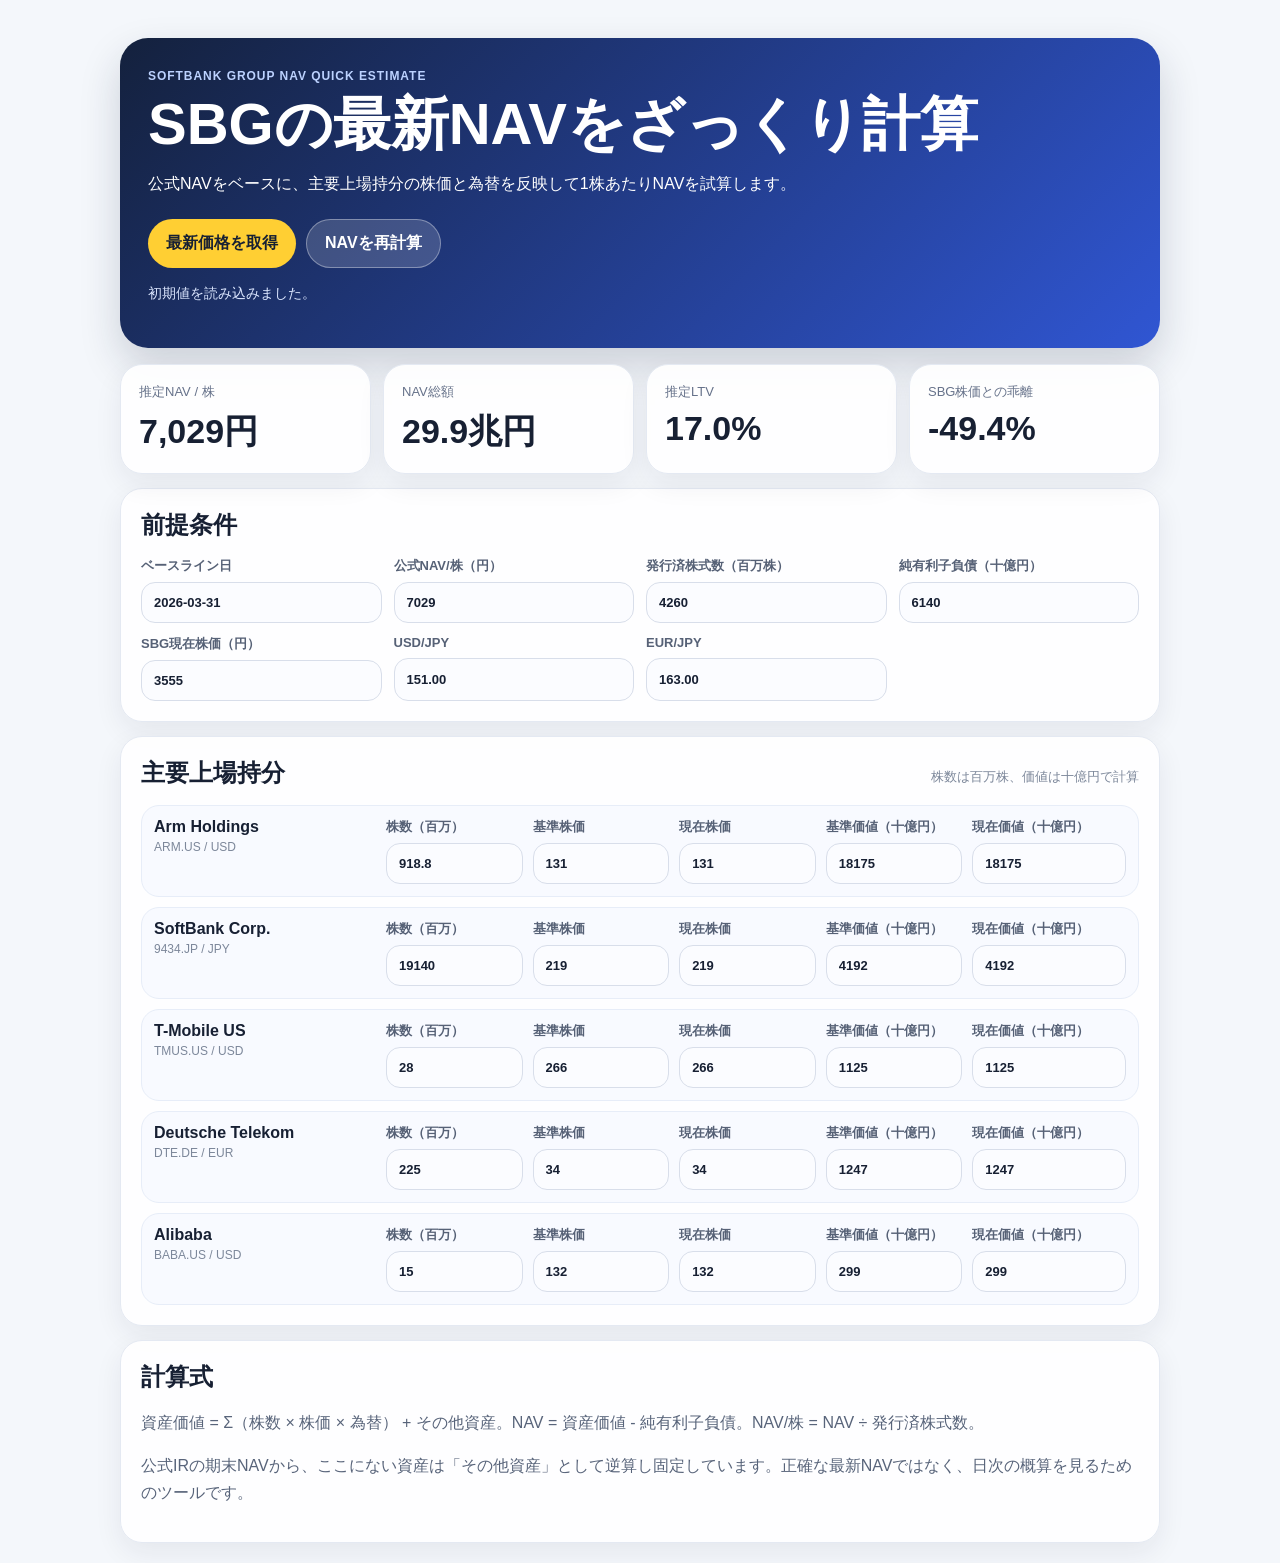
==== ideas/sbg-nav-calculator/index.html @ fbf0848b "Add SBG NAV calculator web app" ====
<!doctype html>
<html lang="ja">
<head>
  <meta charset="utf-8" />
  <meta name="viewport" content="width=device-width, initial-scale=1" />
  <title>SBG NAV Calculator</title>
  <link rel="stylesheet" href="styles.css" />
</head>
<body>
  <main class="app">
    <section class="hero">
      <p class="eyebrow">SoftBank Group NAV quick estimate</p>
      <h1>SBGの最新NAVをざっくり計算</h1>
      <p>公式NAVをベースに、主要上場持分の株価と為替を反映して1株あたりNAVを試算します。</p>
      <div class="actions">
        <button id="fetchPrices">最新価格を取得</button>
        <button id="recalculate" class="secondary">NAVを再計算</button>
      </div>
      <p id="status" class="status">初期値を読み込みました。</p>
    </section>

    <section class="cards results">
      <article>
        <span>推定NAV / 株</span>
        <strong id="navPerShare">--</strong>
      </article>
      <article>
        <span>NAV総額</span>
        <strong id="navTotal">--</strong>
      </article>
      <article>
        <span>推定LTV</span>
        <strong id="ltv">--</strong>
      </article>
      <article>
        <span>SBG株価との乖離</span>
        <strong id="discount">--</strong>
      </article>
    </section>

    <section class="panel">
      <h2>前提条件</h2>
      <div class="grid form-grid">
        <label>ベースライン日<input id="baseDate" value="2026-03-31"></label>
        <label>公式NAV/株（円）<input id="baseNavPerShare" type="number" value="7029"></label>
        <label>発行済株式数（百万株）<input id="sharesOut" type="number" value="4260"></label>
        <label>純有利子負債（十億円）<input id="netDebt" type="number" value="6140"></label>
        <label>SBG現在株価（円）<input id="sbgPrice" type="number" value="3555"></label>
        <label>USD/JPY<input id="usdJpy" type="number" step="0.01" value="151.00"></label>
        <label>EUR/JPY<input id="eurJpy" type="number" step="0.01" value="163.00"></label>
      </div>
    </section>

    <section class="panel">
      <div class="section-title">
        <h2>主要上場持分</h2>
        <small>株数は百万株、価値は十億円で計算</small>
      </div>
      <div id="holdings" class="holdings"></div>
    </section>

    <section class="panel note">
      <h2>計算式</h2>
      <p>資産価値 = Σ（株数 × 株価 × 為替） + その他資産。NAV = 資産価値 - 純有利子負債。NAV/株 = NAV ÷ 発行済株式数。</p>
      <p>公式IRの期末NAVから、ここにない資産は「その他資産」として逆算し固定しています。正確な最新NAVではなく、日次の概算を見るためのツールです。</p>
    </section>
  </main>
  <script src="script.js"></script>
</body>
</html>
---- ideas/sbg-nav-calculator/styles.css ----
:root {
  color-scheme: light;
  font-family: -apple-system, BlinkMacSystemFont, "Segoe UI", sans-serif;
  background: #f4f7fb;
  color: #172033;
}

* { box-sizing: border-box; }
body { margin: 0; }
.app { max-width: 1080px; margin: 0 auto; padding: 20px; }
.hero {
  margin: 18px 0 16px;
  padding: 28px;
  border-radius: 28px;
  background: linear-gradient(135deg, #14213d, #3056d3);
  color: white;
  box-shadow: 0 18px 40px rgba(20, 33, 61, .18);
}
.eyebrow { margin: 0 0 8px; color: #bcd2ff; font-weight: 700; letter-spacing: .08em; text-transform: uppercase; font-size: 12px; }
h1 { margin: 0; font-size: clamp(30px, 7vw, 58px); line-height: 1.02; }
h2 { margin: 0 0 16px; }
.hero p { max-width: 720px; line-height: 1.7; }
.actions { display: flex; gap: 10px; flex-wrap: wrap; margin-top: 22px; }
button {
  border: 0; border-radius: 999px; padding: 13px 18px; font-weight: 800;
  background: #ffcf33; color: #172033; cursor: pointer; font-size: 16px;
}
button.secondary { background: rgba(255,255,255,.16); color: white; border: 1px solid rgba(255,255,255,.35); }
.status { color: #dce7ff; font-size: 14px; }
.cards { display: grid; grid-template-columns: repeat(4, 1fr); gap: 12px; }
.cards article, .panel {
  background: rgba(255,255,255,.92); border: 1px solid #e4e9f2; border-radius: 22px;
  box-shadow: 0 10px 28px rgba(23, 32, 51, .07);
}
.cards article { padding: 18px; }
.cards span { display: block; color: #66728a; font-size: 13px; margin-bottom: 8px; }
.cards strong { font-size: clamp(22px, 4vw, 34px); }
.panel { padding: 20px; margin-top: 14px; }
.grid { display: grid; gap: 12px; }
.form-grid { grid-template-columns: repeat(4, 1fr); }
label { display: grid; gap: 7px; color: #566176; font-size: 13px; font-weight: 700; }
input {
  width: 100%; border: 1px solid #d8deea; border-radius: 14px; padding: 12px;
  font: inherit; background: #fbfcff; color: #172033;
}
.section-title { display: flex; align-items: baseline; justify-content: space-between; gap: 12px; flex-wrap: wrap; }
.section-title small { color: #7c879a; }
.holdings { display: grid; gap: 10px; }
.holding {
  display: grid; grid-template-columns: 1.3fr .8fr .8fr .8fr .8fr .9fr; gap: 10px;
  padding: 12px; border-radius: 18px; background: #f8faff; border: 1px solid #e7edf8;
}
.holding h3 { margin: 0; font-size: 16px; }
.holding .meta { color: #7c879a; font-size: 12px; margin-top: 4px; }
.note p { color: #58647a; line-height: 1.7; }

@media (max-width: 840px) {
  .cards, .form-grid { grid-template-columns: repeat(2, 1fr); }
  .holding { grid-template-columns: 1fr 1fr; }
}
@media (max-width: 520px) {
  .app { padding: 12px; }
  .hero { padding: 22px; border-radius: 22px; }
  .cards { grid-template-columns: 1fr; }
}
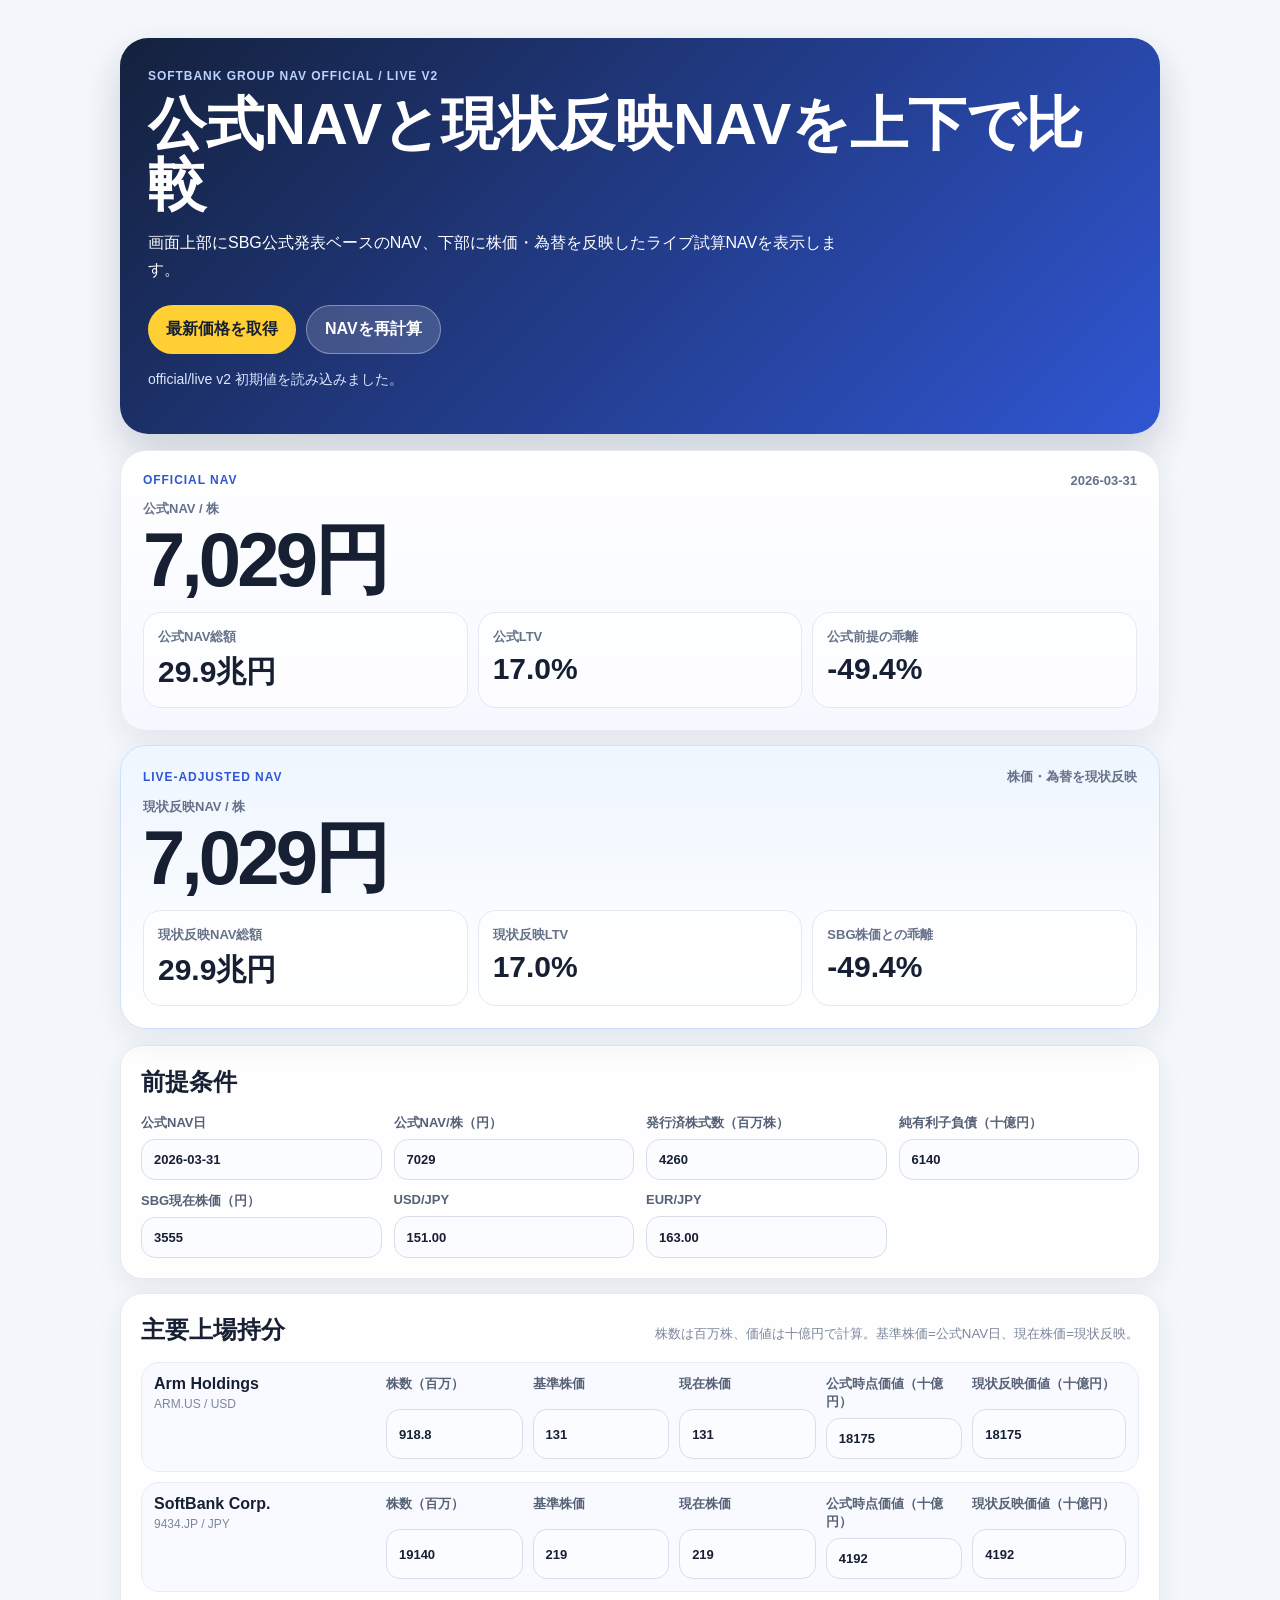
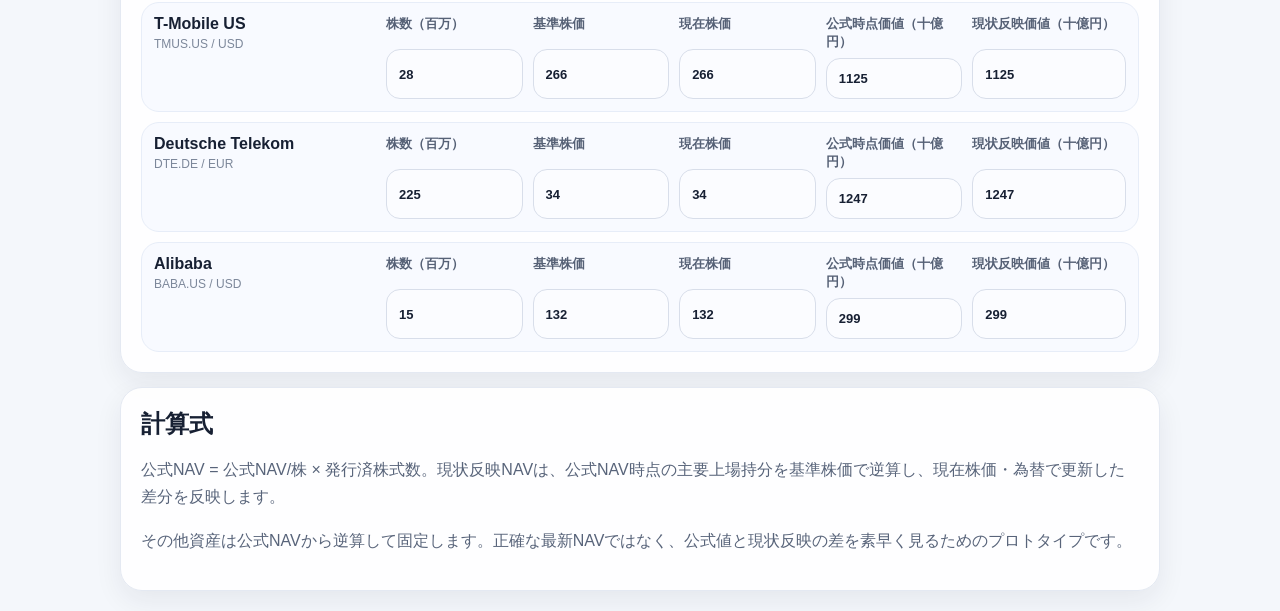
==== commit 9ca333cf: "Replace SBG NAV estimate with official live comparison" ====
--- a/ideas/sbg-nav-calculator/index.html
+++ b/ideas/sbg-nav-calculator/index.html
@@ -3,45 +3,60 @@
 <head>
   <meta charset="utf-8" />
   <meta name="viewport" content="width=device-width, initial-scale=1" />
-  <title>SBG NAV Calculator</title>
+  <title>SBG NAV Official / Live v2</title>
   <link rel="stylesheet" href="styles.css" />
 </head>
 <body>
   <main class="app">
     <section class="hero">
-      <p class="eyebrow">SoftBank Group NAV quick estimate</p>
-      <h1>SBGの最新NAVをざっくり計算</h1>
-      <p>公式NAVをベースに、主要上場持分の株価と為替を反映して1株あたりNAVを試算します。</p>
+      <p class="eyebrow">SoftBank Group NAV official / live v2</p>
+      <h1>公式NAVと現状反映NAVを上下で比較</h1>
+      <p>画面上部にSBG公式発表ベースのNAV、下部に株価・為替を反映したライブ試算NAVを表示します。</p>
       <div class="actions">
         <button id="fetchPrices">最新価格を取得</button>
         <button id="recalculate" class="secondary">NAVを再計算</button>
       </div>
-      <p id="status" class="status">初期値を読み込みました。</p>
+      <p id="status" class="status">official/live v2 初期値を読み込みました。</p>
     </section>
 
-    <section class="cards results">
-      <article>
-        <span>推定NAV / 株</span>
-        <strong id="navPerShare">--</strong>
+    <section class="nav-stack" aria-label="NAV comparison">
+      <article class="nav-card official-card">
+        <div class="card-heading">
+          <p class="eyebrow dark">Official NAV</p>
+          <span id="officialDateLabel">2026-03-31</span>
+        </div>
+        <div class="main-metric">
+          <span>公式NAV / 株</span>
+          <strong id="officialNavPerShare">--</strong>
+        </div>
+        <div class="metric-grid">
+          <div><span>公式NAV総額</span><strong id="officialNavTotal">--</strong></div>
+          <div><span>公式LTV</span><strong id="officialLtv">--</strong></div>
+          <div><span>公式前提の乖離</span><strong id="officialDiscount">--</strong></div>
+        </div>
       </article>
-      <article>
-        <span>NAV総額</span>
-        <strong id="navTotal">--</strong>
-      </article>
-      <article>
-        <span>推定LTV</span>
-        <strong id="ltv">--</strong>
-      </article>
-      <article>
-        <span>SBG株価との乖離</span>
-        <strong id="discount">--</strong>
+
+      <article class="nav-card live-card">
+        <div class="card-heading">
+          <p class="eyebrow dark">Live-adjusted NAV</p>
+          <span>株価・為替を現状反映</span>
+        </div>
+        <div class="main-metric">
+          <span>現状反映NAV / 株</span>
+          <strong id="liveNavPerShare">--</strong>
+        </div>
+        <div class="metric-grid">
+          <div><span>現状反映NAV総額</span><strong id="liveNavTotal">--</strong></div>
+          <div><span>現状反映LTV</span><strong id="liveLtv">--</strong></div>
+          <div><span>SBG株価との乖離</span><strong id="liveDiscount">--</strong></div>
+        </div>
       </article>
     </section>
 
     <section class="panel">
       <h2>前提条件</h2>
       <div class="grid form-grid">
-        <label>ベースライン日<input id="baseDate" value="2026-03-31"></label>
+        <label>公式NAV日<input id="baseDate" value="2026-03-31"></label>
         <label>公式NAV/株（円）<input id="baseNavPerShare" type="number" value="7029"></label>
         <label>発行済株式数（百万株）<input id="sharesOut" type="number" value="4260"></label>
         <label>純有利子負債（十億円）<input id="netDebt" type="number" value="6140"></label>
@@ -54,15 +69,15 @@
     <section class="panel">
       <div class="section-title">
         <h2>主要上場持分</h2>
-        <small>株数は百万株、価値は十億円で計算</small>
+        <small>株数は百万株、価値は十億円で計算。基準株価=公式NAV日、現在株価=現状反映。</small>
       </div>
       <div id="holdings" class="holdings"></div>
     </section>
 
     <section class="panel note">
       <h2>計算式</h2>
-      <p>資産価値 = Σ（株数 × 株価 × 為替） + その他資産。NAV = 資産価値 - 純有利子負債。NAV/株 = NAV ÷ 発行済株式数。</p>
-      <p>公式IRの期末NAVから、ここにない資産は「その他資産」として逆算し固定しています。正確な最新NAVではなく、日次の概算を見るためのツールです。</p>
+      <p>公式NAV = 公式NAV/株 × 発行済株式数。現状反映NAVは、公式NAV時点の主要上場持分を基準株価で逆算し、現在株価・為替で更新した差分を反映します。</p>
+      <p>その他資産は公式NAVから逆算して固定します。正確な最新NAVではなく、公式値と現状反映の差を素早く見るためのプロトタイプです。</p>
     </section>
   </main>
   <script src="script.js"></script>
--- a/ideas/sbg-nav-calculator/styles.css
+++ b/ideas/sbg-nav-calculator/styles.css
@@ -63,3 +63,26 @@
   .hero { padding: 22px; border-radius: 22px; }
   .cards { grid-template-columns: 1fr; }
 }
+
+.nav-stack { display: grid; gap: 14px; margin: 16px 0; }
+.nav-card {
+  padding: 22px;
+  border-radius: 26px;
+  border: 1px solid #e4e9f2;
+  box-shadow: 0 12px 32px rgba(23, 32, 51, .08);
+}
+.official-card { background: linear-gradient(180deg, #ffffff, #f5f8ff); }
+.live-card { background: linear-gradient(180deg, #eff6ff, #ffffff); border-color: #cfe0ff; }
+.card-heading { display: flex; align-items: center; justify-content: space-between; gap: 12px; flex-wrap: wrap; margin-bottom: 12px; }
+.card-heading span { color: #66728a; font-size: 13px; font-weight: 800; }
+.eyebrow.dark { color: #3056d3; margin: 0; }
+.main-metric { display: grid; gap: 6px; margin-bottom: 16px; }
+.main-metric span, .metric-grid span { color: #66728a; font-size: 13px; font-weight: 700; }
+.main-metric strong { font-size: clamp(38px, 11vw, 76px); line-height: .95; letter-spacing: -.05em; }
+.metric-grid { display: grid; grid-template-columns: repeat(3, 1fr); gap: 10px; }
+.metric-grid div { padding: 14px; border-radius: 18px; background: rgba(255,255,255,.78); border: 1px solid #e4e9f2; }
+.metric-grid strong { display: block; margin-top: 6px; font-size: clamp(20px, 4vw, 30px); }
+
+@media (max-width: 840px) {
+  .metric-grid { grid-template-columns: 1fr; }
+}
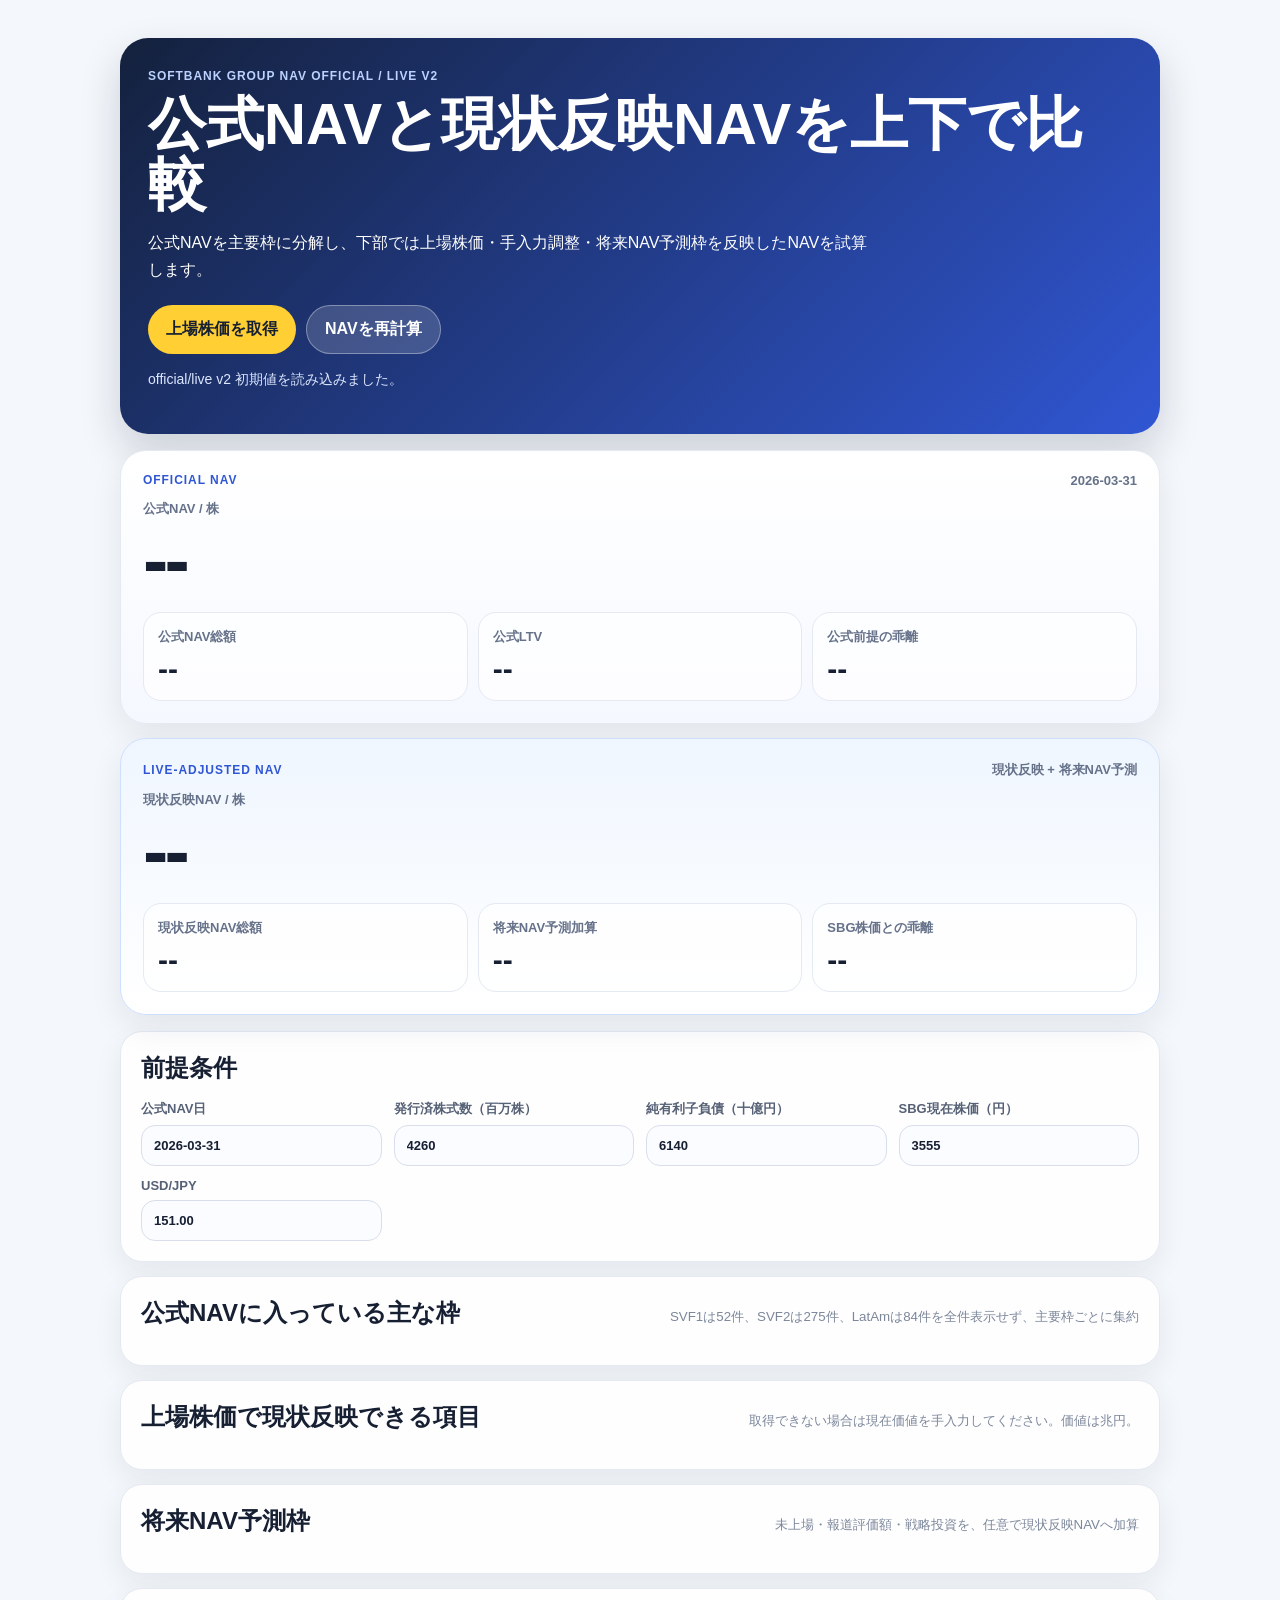
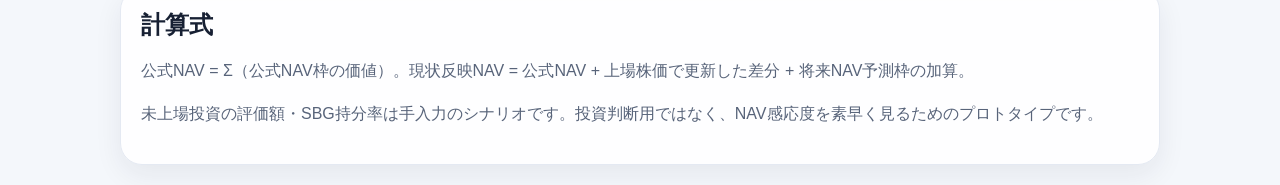
==== commit 4afb7a29: "Update index.html" ====
--- a/ideas/sbg-nav-calculator/index.html
+++ b/ideas/sbg-nav-calculator/index.html
@@ -11,9 +11,9 @@
     <section class="hero">
       <p class="eyebrow">SoftBank Group NAV official / live v2</p>
       <h1>公式NAVと現状反映NAVを上下で比較</h1>
-      <p>画面上部にSBG公式発表ベースのNAV、下部に株価・為替を反映したライブ試算NAVを表示します。</p>
+      <p>公式NAVを主要枠に分解し、下部では上場株価・手入力調整・将来NAV予測枠を反映したNAVを試算します。</p>
       <div class="actions">
-        <button id="fetchPrices">最新価格を取得</button>
+        <button id="fetchPrices">上場株価を取得</button>
         <button id="recalculate" class="secondary">NAVを再計算</button>
       </div>
       <p id="status" class="status">official/live v2 初期値を読み込みました。</p>
@@ -39,7 +39,7 @@
       <article class="nav-card live-card">
         <div class="card-heading">
           <p class="eyebrow dark">Live-adjusted NAV</p>
-          <span>株価・為替を現状反映</span>
+          <span>現状反映 + 将来NAV予測</span>
         </div>
         <div class="main-metric">
           <span>現状反映NAV / 株</span>
@@ -47,7 +47,7 @@
         </div>
         <div class="metric-grid">
           <div><span>現状反映NAV総額</span><strong id="liveNavTotal">--</strong></div>
-          <div><span>現状反映LTV</span><strong id="liveLtv">--</strong></div>
+          <div><span>将来NAV予測加算</span><strong id="futureNavTotal">--</strong></div>
           <div><span>SBG株価との乖離</span><strong id="liveDiscount">--</strong></div>
         </div>
       </article>
@@ -57,27 +57,41 @@
       <h2>前提条件</h2>
       <div class="grid form-grid">
         <label>公式NAV日<input id="baseDate" value="2026-03-31"></label>
-        <label>公式NAV/株（円）<input id="baseNavPerShare" type="number" value="7029"></label>
         <label>発行済株式数（百万株）<input id="sharesOut" type="number" value="4260"></label>
         <label>純有利子負債（十億円）<input id="netDebt" type="number" value="6140"></label>
         <label>SBG現在株価（円）<input id="sbgPrice" type="number" value="3555"></label>
         <label>USD/JPY<input id="usdJpy" type="number" step="0.01" value="151.00"></label>
-        <label>EUR/JPY<input id="eurJpy" type="number" step="0.01" value="163.00"></label>
       </div>
     </section>
 
     <section class="panel">
       <div class="section-title">
-        <h2>主要上場持分</h2>
-        <small>株数は百万株、価値は十億円で計算。基準株価=公式NAV日、現在株価=現状反映。</small>
+        <h2>公式NAVに入っている主な枠</h2>
+        <small>SVF1は52件、SVF2は275件、LatAmは84件を全件表示せず、主要枠ごとに集約</small>
       </div>
-      <div id="holdings" class="holdings"></div>
+      <div id="navBuckets" class="bucket-list"></div>
+    </section>
+
+    <section class="panel">
+      <div class="section-title">
+        <h2>上場株価で現状反映できる項目</h2>
+        <small>取得できない場合は現在価値を手入力してください。価値は兆円。</small>
+      </div>
+      <div id="marketAdjustments" class="adjustment-list"></div>
+    </section>
+
+    <section class="panel">
+      <div class="section-title">
+        <h2>将来NAV予測枠</h2>
+        <small>未上場・報道評価額・戦略投資を、任意で現状反映NAVへ加算</small>
+      </div>
+      <div id="futureInvestments" class="future-list"></div>
     </section>
 
     <section class="panel note">
       <h2>計算式</h2>
-      <p>公式NAV = 公式NAV/株 × 発行済株式数。現状反映NAVは、公式NAV時点の主要上場持分を基準株価で逆算し、現在株価・為替で更新した差分を反映します。</p>
-      <p>その他資産は公式NAVから逆算して固定します。正確な最新NAVではなく、公式値と現状反映の差を素早く見るためのプロトタイプです。</p>
+      <p>公式NAV = Σ（公式NAV枠の価値）。現状反映NAV = 公式NAV + 上場株価で更新した差分 + 将来NAV予測枠の加算。</p>
+      <p>未上場投資の評価額・SBG持分率は手入力のシナリオです。投資判断用ではなく、NAV感応度を素早く見るためのプロトタイプです。</p>
     </section>
   </main>
   <script src="script.js"></script>
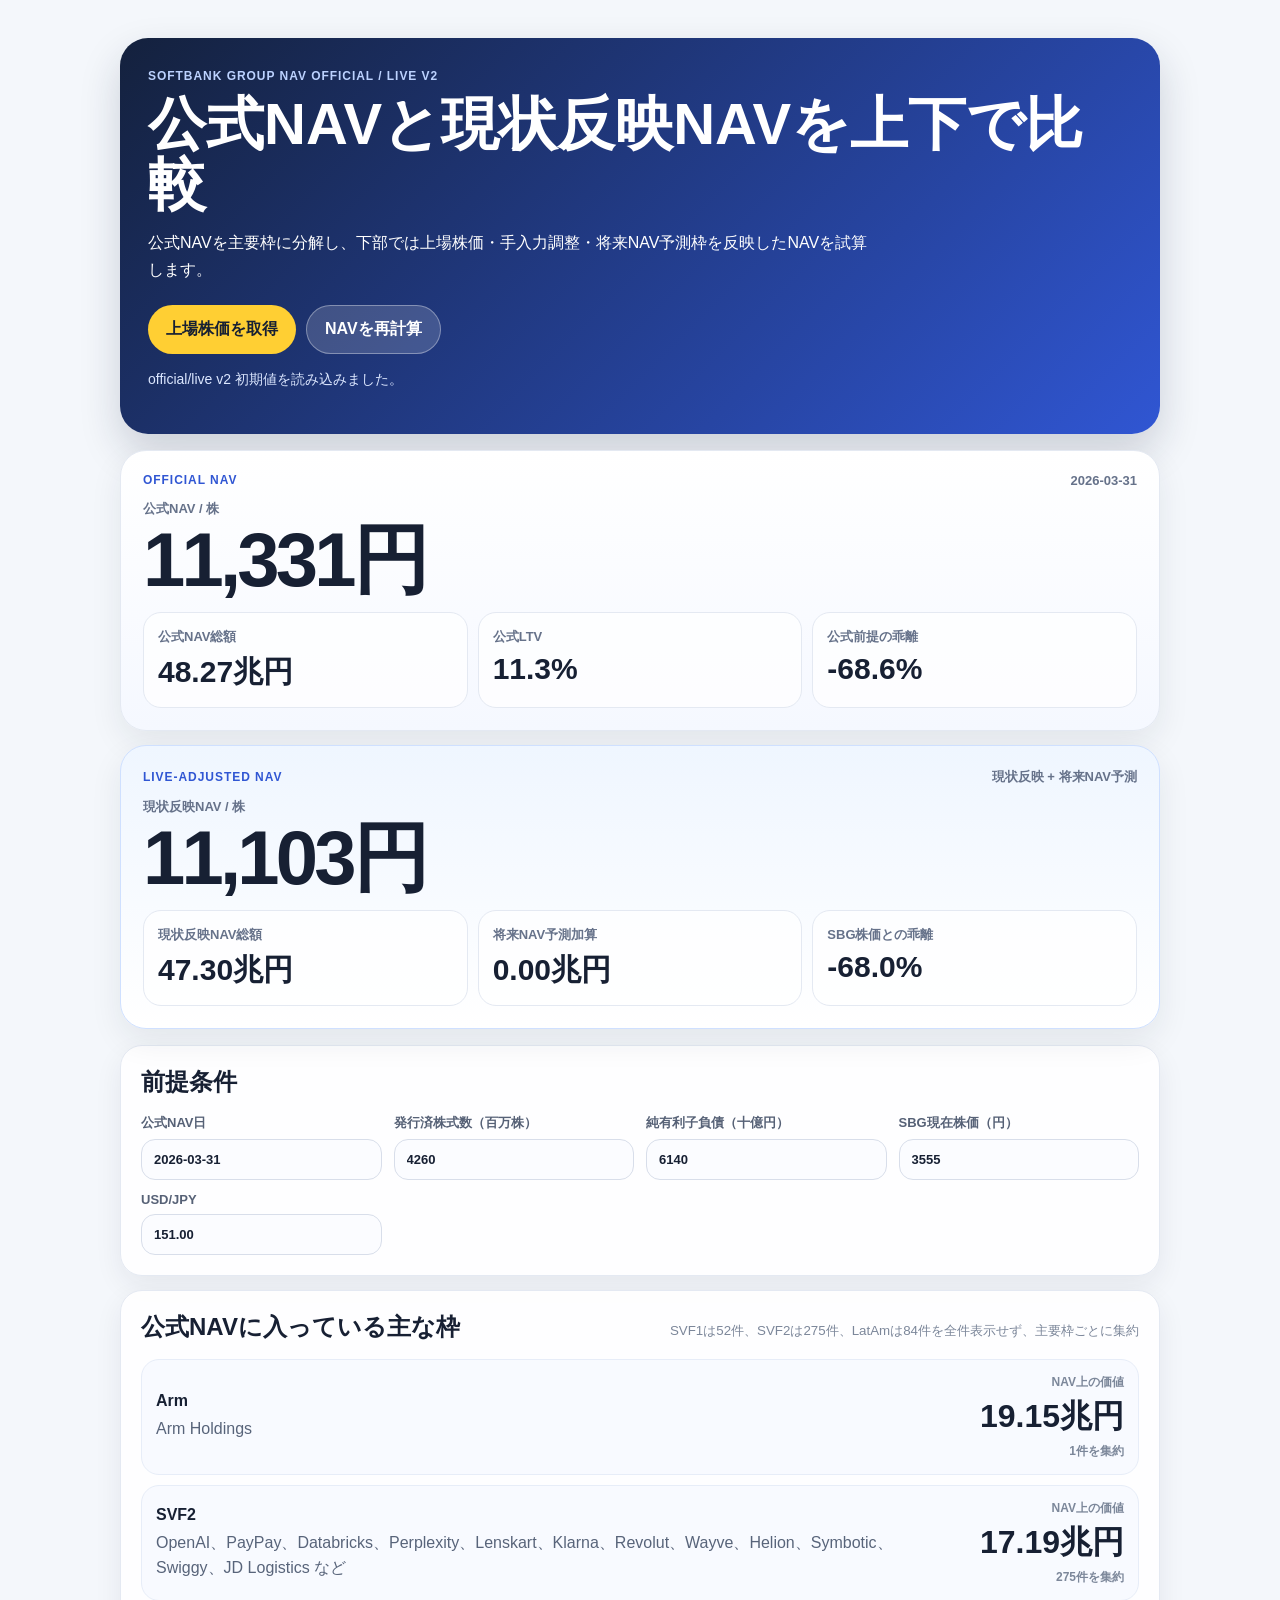
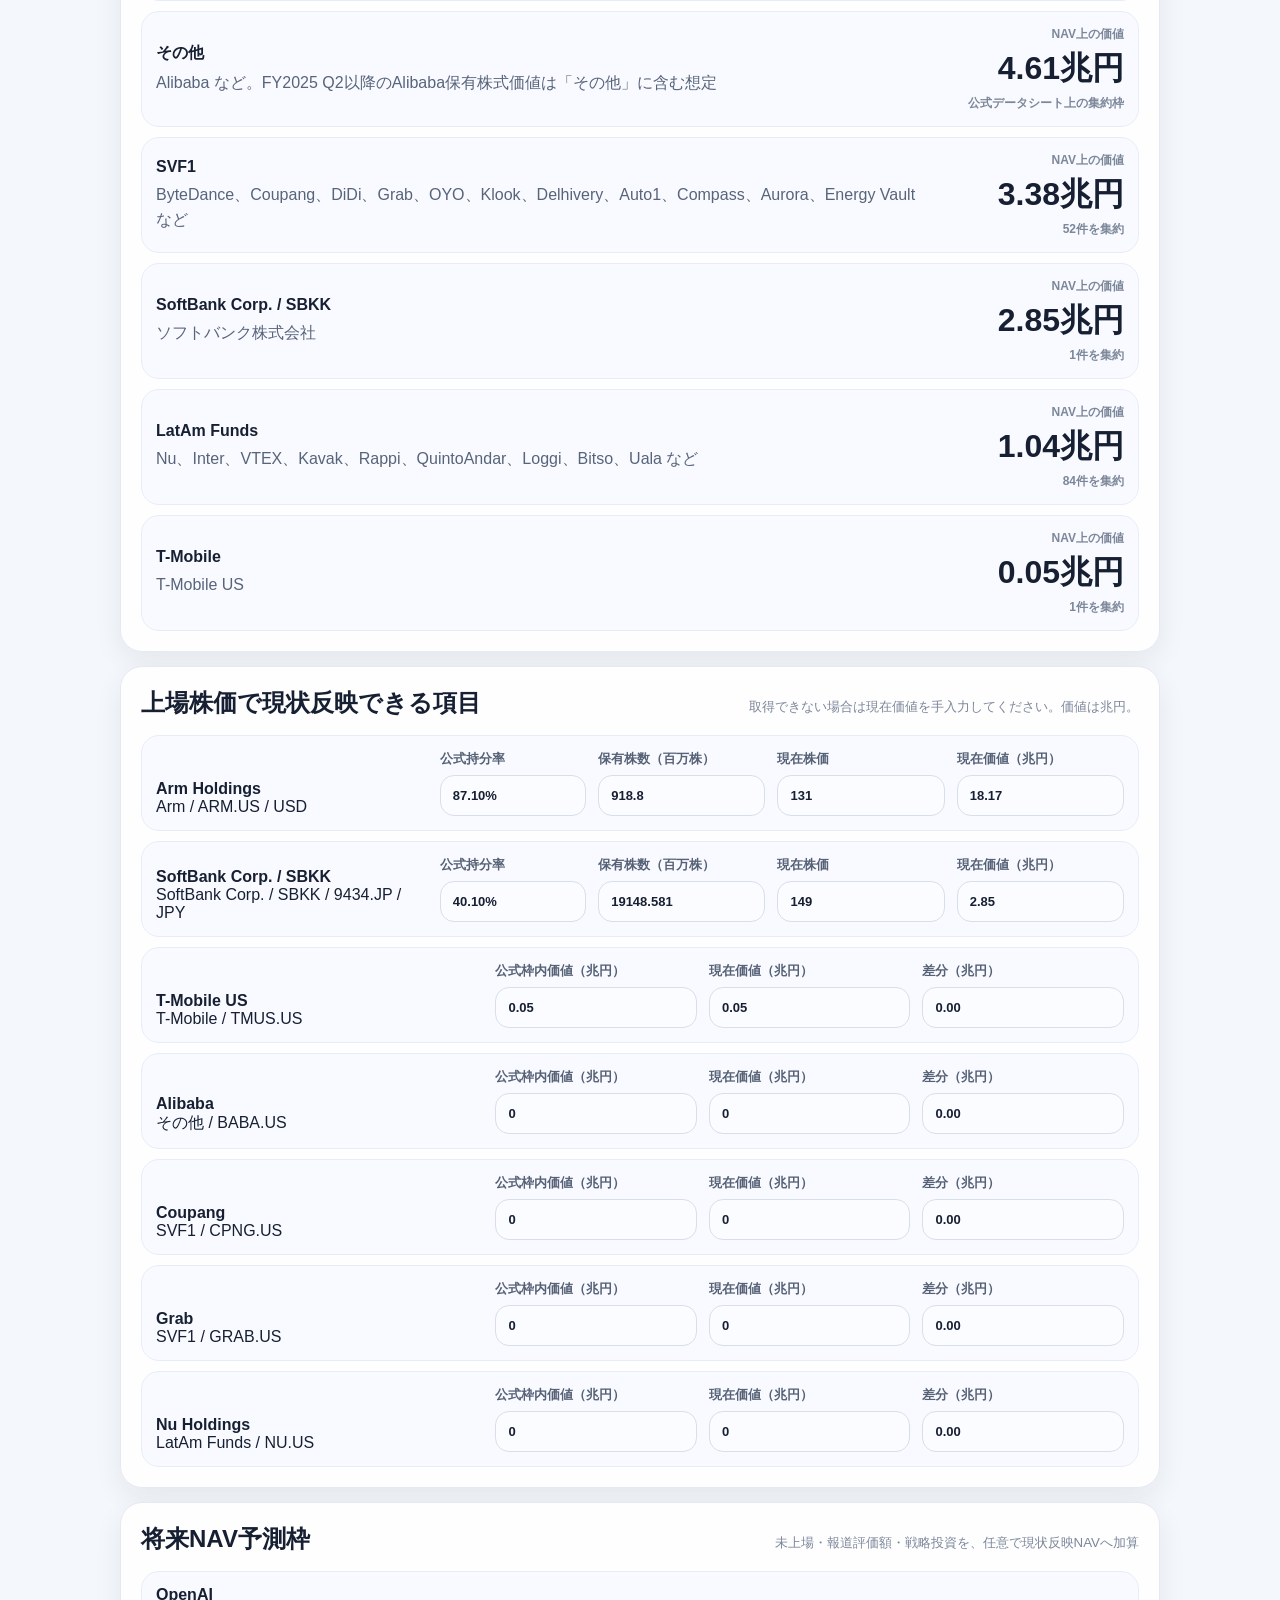
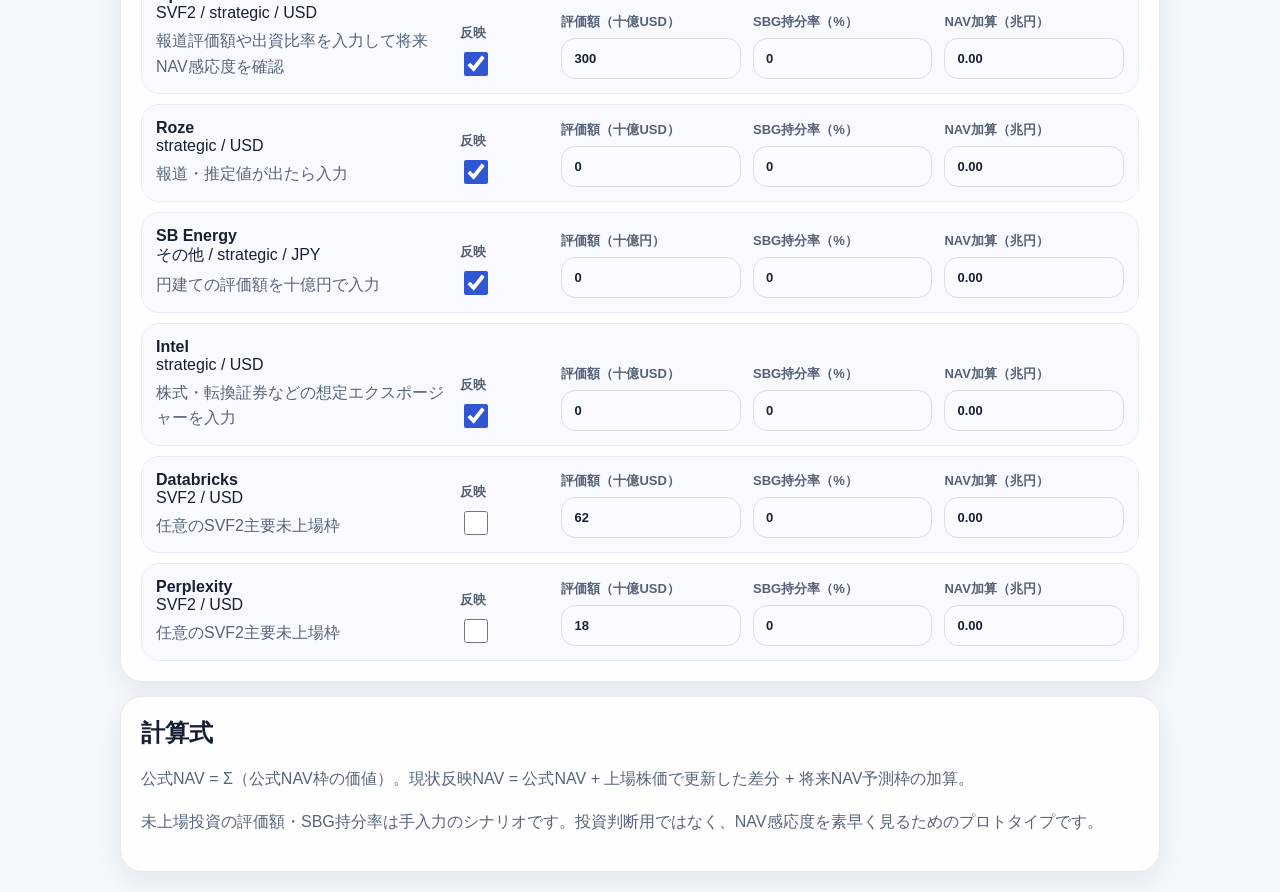
==== commit 1fda99f7: "Update index.html" ====
--- a/ideas/sbg-nav-calculator/index.html
+++ b/ideas/sbg-nav-calculator/index.html
@@ -4,7 +4,127 @@
   <meta charset="utf-8" />
   <meta name="viewport" content="width=device-width, initial-scale=1" />
   <title>SBG NAV Official / Live v2</title>
-  <link rel="stylesheet" href="styles.css" />
+  <style>
+:root {
+  color-scheme: light;
+  font-family: -apple-system, BlinkMacSystemFont, "Segoe UI", sans-serif;
+  background: #f4f7fb;
+  color: #172033;
+}
+
+* { box-sizing: border-box; }
+body { margin: 0; }
+.app { max-width: 1080px; margin: 0 auto; padding: 20px; }
+.hero {
+  margin: 18px 0 16px;
+  padding: 28px;
+  border-radius: 28px;
+  background: linear-gradient(135deg, #14213d, #3056d3);
+  color: white;
+  box-shadow: 0 18px 40px rgba(20, 33, 61, .18);
+}
+.eyebrow { margin: 0 0 8px; color: #bcd2ff; font-weight: 700; letter-spacing: .08em; text-transform: uppercase; font-size: 12px; }
+h1 { margin: 0; font-size: clamp(30px, 7vw, 58px); line-height: 1.02; }
+h2 { margin: 0 0 16px; }
+.hero p { max-width: 720px; line-height: 1.7; }
+.actions { display: flex; gap: 10px; flex-wrap: wrap; margin-top: 22px; }
+button {
+  border: 0; border-radius: 999px; padding: 13px 18px; font-weight: 800;
+  background: #ffcf33; color: #172033; cursor: pointer; font-size: 16px;
+}
+button.secondary { background: rgba(255,255,255,.16); color: white; border: 1px solid rgba(255,255,255,.35); }
+.status { color: #dce7ff; font-size: 14px; }
+.cards { display: grid; grid-template-columns: repeat(4, 1fr); gap: 12px; }
+.cards article, .panel {
+  background: rgba(255,255,255,.92); border: 1px solid #e4e9f2; border-radius: 22px;
+  box-shadow: 0 10px 28px rgba(23, 32, 51, .07);
+}
+.cards article { padding: 18px; }
+.cards span { display: block; color: #66728a; font-size: 13px; margin-bottom: 8px; }
+.cards strong { font-size: clamp(22px, 4vw, 34px); }
+.panel { padding: 20px; margin-top: 14px; }
+.grid { display: grid; gap: 12px; }
+.form-grid { grid-template-columns: repeat(4, 1fr); }
+label { display: grid; gap: 7px; color: #566176; font-size: 13px; font-weight: 700; }
+input {
+  width: 100%; border: 1px solid #d8deea; border-radius: 14px; padding: 12px;
+  font: inherit; background: #fbfcff; color: #172033;
+}
+.section-title { display: flex; align-items: baseline; justify-content: space-between; gap: 12px; flex-wrap: wrap; }
+.section-title small { color: #7c879a; }
+.holdings { display: grid; gap: 10px; }
+.holding {
+  display: grid; grid-template-columns: 1.3fr .8fr .8fr .8fr .8fr .9fr; gap: 10px;
+  padding: 12px; border-radius: 18px; background: #f8faff; border: 1px solid #e7edf8;
+}
+.holding h3 { margin: 0; font-size: 16px; }
+.holding .meta { color: #7c879a; font-size: 12px; margin-top: 4px; }
+.note p { color: #58647a; line-height: 1.7; }
+
+@media (max-width: 840px) {
+  .cards, .form-grid { grid-template-columns: repeat(2, 1fr); }
+  .holding { grid-template-columns: 1fr 1fr; }
+}
+@media (max-width: 520px) {
+  .app { padding: 12px; }
+  .hero { padding: 22px; border-radius: 22px; }
+  .cards { grid-template-columns: 1fr; }
+}
+
+.nav-stack { display: grid; gap: 14px; margin: 16px 0; }
+.nav-card {
+  padding: 22px;
+  border-radius: 26px;
+  border: 1px solid #e4e9f2;
+  box-shadow: 0 12px 32px rgba(23, 32, 51, .08);
+}
+.official-card { background: linear-gradient(180deg, #ffffff, #f5f8ff); }
+.live-card { background: linear-gradient(180deg, #eff6ff, #ffffff); border-color: #cfe0ff; }
+.card-heading { display: flex; align-items: center; justify-content: space-between; gap: 12px; flex-wrap: wrap; margin-bottom: 12px; }
+.card-heading span { color: #66728a; font-size: 13px; font-weight: 800; }
+.eyebrow.dark { color: #3056d3; margin: 0; }
+.main-metric { display: grid; gap: 6px; margin-bottom: 16px; }
+.main-metric span, .metric-grid span { color: #66728a; font-size: 13px; font-weight: 700; }
+.main-metric strong { font-size: clamp(38px, 11vw, 76px); line-height: .95; letter-spacing: -.05em; }
+.metric-grid { display: grid; grid-template-columns: repeat(3, 1fr); gap: 10px; }
+.metric-grid div { padding: 14px; border-radius: 18px; background: rgba(255,255,255,.78); border: 1px solid #e4e9f2; }
+.metric-grid strong { display: block; margin-top: 6px; font-size: clamp(20px, 4vw, 30px); }
+
+@media (max-width: 840px) {
+  .metric-grid { grid-template-columns: 1fr; }
+}
+
+.bucket-list, .adjustment-list, .future-list { display: grid; gap: 10px; }
+.bucket-card, .adjustment-row, .future-row {
+  display: grid;
+  gap: 12px;
+  padding: 14px;
+  border-radius: 18px;
+  background: #f8faff;
+  border: 1px solid #e7edf8;
+}
+.bucket-card { grid-template-columns: 1fr minmax(150px, .24fr); align-items: center; }
+.bucket-card h3, .adjustment-row h3, .future-row h3 { margin: 0; font-size: 16px; }
+.bucket-card p, .future-row p { margin: 6px 0 0; color: #58647a; line-height: 1.6; }
+.bucket-meta { display: grid; gap: 4px; text-align: right; }
+.bucket-meta span, .bucket-meta small { color: #7c879a; font-size: 12px; font-weight: 700; }
+.bucket-meta strong { font-size: clamp(22px, 4vw, 32px); }
+.adjustment-row { grid-template-columns: 1.3fr repeat(3, .8fr); align-items: end; }
+.adjustment-row.price-row { grid-template-columns: 1.3fr .7fr .8fr .8fr .8fr; }
+.future-row { grid-template-columns: 1.3fr .4fr .8fr .8fr .8fr; align-items: end; }
+.future-row label:first-of-type { align-items: center; justify-items: start; }
+input[type="checkbox"] { width: 24px; height: 24px; accent-color: #3056d3; }
+
+@media (max-width: 840px) {
+  .bucket-card, .adjustment-row, .future-row { grid-template-columns: 1fr 1fr; }
+  .bucket-card > div:first-child, .future-row > div:first-child, .adjustment-row > div:first-child { grid-column: 1 / -1; }
+  .bucket-meta { text-align: left; }
+}
+@media (max-width: 520px) {
+  .bucket-card, .adjustment-row, .future-row { grid-template-columns: 1fr; }
+}
+
+  </style>
 </head>
 <body>
   <main class="app">
@@ -94,6 +214,201 @@
       <p>未上場投資の評価額・SBG持分率は手入力のシナリオです。投資判断用ではなく、NAV感応度を素早く見るためのプロトタイプです。</p>
     </section>
   </main>
-  <script src="script.js"></script>
+  <script>
+const navBuckets = [
+  { name: 'Arm', officialValue: 19.15, count: 1, examples: 'Arm Holdings' },
+  { name: 'SVF2', officialValue: 17.19, count: 275, examples: 'OpenAI、PayPay、Databricks、Perplexity、Lenskart、Klarna、Revolut、Wayve、Helion、Symbotic、Swiggy、JD Logistics など' },
+  { name: 'その他', officialValue: 4.61, count: null, examples: 'Alibaba など。FY2025 Q2以降のAlibaba保有株式価値は「その他」に含む想定' },
+  { name: 'SVF1', officialValue: 3.38, count: 52, examples: 'ByteDance、Coupang、DiDi、Grab、OYO、Klook、Delhivery、Auto1、Compass、Aurora、Energy Vault など' },
+  { name: 'SoftBank Corp. / SBKK', officialValue: 2.85, count: 1, examples: 'ソフトバンク株式会社' },
+  { name: 'LatAm Funds', officialValue: 1.04, count: 84, examples: 'Nu、Inter、VTEX、Kavak、Rappi、QuintoAndar、Loggi、Bitso、Uala など' },
+  { name: 'T-Mobile', officialValue: 0.05, count: 1, examples: 'T-Mobile US' },
+];
+
+const marketAdjustments = [
+  { name: 'Arm Holdings', bucket: 'Arm', ticker: 'ARM.US', mode: 'price', currency: 'USD', officialValue: 19.15, currentValue: 19.15, currentPrice: 131.00, sharesHeld: 918.8, officialOwnership: 87.1 },
+  { name: 'SoftBank Corp. / SBKK', bucket: 'SoftBank Corp. / SBKK', ticker: '9434.JP', mode: 'price', currency: 'JPY', officialValue: 2.85, currentValue: 2.85, currentPrice: 149.0, sharesHeld: 19148.581, officialOwnership: 40.10 },
+  { name: 'T-Mobile US', bucket: 'T-Mobile', ticker: 'TMUS.US', mode: 'manual', officialValue: 0.05, currentValue: 0.05 },
+  { name: 'Alibaba', bucket: 'その他', ticker: 'BABA.US', mode: 'manual', officialValue: 0.00, currentValue: 0.00 },
+  { name: 'Coupang', bucket: 'SVF1', ticker: 'CPNG.US', mode: 'manual', officialValue: 0.00, currentValue: 0.00 },
+  { name: 'Grab', bucket: 'SVF1', ticker: 'GRAB.US', mode: 'manual', officialValue: 0.00, currentValue: 0.00 },
+  { name: 'Nu Holdings', bucket: 'LatAm Funds', ticker: 'NU.US', mode: 'manual', officialValue: 0.00, currentValue: 0.00 },
+];
+
+const futureInvestments = [
+  { name: 'OpenAI', bucket: 'SVF2 / strategic', currency: 'USD', reportedValue: 300, ownership: 0, include: true, note: '報道評価額や出資比率を入力して将来NAV感応度を確認' },
+  { name: 'Roze', bucket: 'strategic', currency: 'USD', reportedValue: 0, ownership: 0, include: true, note: '報道・推定値が出たら入力' },
+  { name: 'SB Energy', bucket: 'その他 / strategic', currency: 'JPY', reportedValue: 0, ownership: 0, include: true, note: '円建ての評価額を十億円で入力' },
+  { name: 'Intel', bucket: 'strategic', currency: 'USD', reportedValue: 0, ownership: 0, include: true, note: '株式・転換証券などの想定エクスポージャーを入力' },
+  { name: 'Databricks', bucket: 'SVF2', currency: 'USD', reportedValue: 62, ownership: 0, include: false, note: '任意のSVF2主要未上場枠' },
+  { name: 'Perplexity', bucket: 'SVF2', currency: 'USD', reportedValue: 18, ownership: 0, include: false, note: '任意のSVF2主要未上場枠' },
+];
+
+const els = {
+  status: document.querySelector('#status'),
+  navBuckets: document.querySelector('#navBuckets'),
+  marketAdjustments: document.querySelector('#marketAdjustments'),
+  futureInvestments: document.querySelector('#futureInvestments'),
+  officialDateLabel: document.querySelector('#officialDateLabel'),
+  officialNavPerShare: document.querySelector('#officialNavPerShare'),
+  officialNavTotal: document.querySelector('#officialNavTotal'),
+  officialLtv: document.querySelector('#officialLtv'),
+  officialDiscount: document.querySelector('#officialDiscount'),
+  liveNavPerShare: document.querySelector('#liveNavPerShare'),
+  liveNavTotal: document.querySelector('#liveNavTotal'),
+  futureNavTotal: document.querySelector('#futureNavTotal'),
+  liveDiscount: document.querySelector('#liveDiscount'),
+};
+
+const input = id => document.querySelector(`#${id}`);
+const yen = value => new Intl.NumberFormat('ja-JP', { maximumFractionDigits: 0 }).format(value);
+const pct = value => `${value.toFixed(1)}%`;
+const trillion = value => `${value.toFixed(2)}兆円`;
+const usdJpy = () => Number(input('usdJpy').value);
+
+function marketValue(item) {
+  if (item.mode !== 'price') return item.currentValue;
+  const fx = item.currency === 'USD' ? usdJpy() : 1;
+  return item.sharesHeld * item.currentPrice * fx / 1000000;
+}
+
+function renderNavBuckets() {
+  els.navBuckets.innerHTML = navBuckets.map(bucket => `
+    <article class="bucket-card">
+      <div>
+        <h3>${bucket.name}</h3>
+        <p>${bucket.examples}</p>
+      </div>
+      <div class="bucket-meta">
+        <span>NAV上の価値</span>
+        <strong>${trillion(bucket.officialValue)}</strong>
+        <small>${bucket.count ? `${bucket.count}件を集約` : '公式データシート上の集約枠'}</small>
+      </div>
+    </article>`).join('');
+}
+
+function renderMarketAdjustments() {
+  els.marketAdjustments.innerHTML = marketAdjustments.map((item, i) => {
+    if (item.mode === 'price') {
+      const currentValue = marketValue(item);
+      return `
+    <div class="adjustment-row price-row">
+      <div><h3>${item.name}</h3><div class="meta">${item.bucket} / ${item.ticker} / ${item.currency}</div></div>
+      <label>公式持分率<input readonly value="${item.officialOwnership.toFixed(2)}%"></label>
+      <label>保有株数（百万株）<input readonly value="${item.sharesHeld}"></label>
+      <label>現在株価<input data-kind="market" data-i="${i}" data-k="currentPrice" type="number" step="0.01" value="${item.currentPrice}"></label>
+      <label>現在価値（兆円）<input readonly value="${currentValue.toFixed(2)}"></label>
+    </div>`;
+    }
+
+    return `
+    <div class="adjustment-row manual-row">
+      <div><h3>${item.name}</h3><div class="meta">${item.bucket} / ${item.ticker}</div></div>
+      <label>公式枠内価値（兆円）<input data-kind="market" data-i="${i}" data-k="officialValue" type="number" step="0.01" value="${item.officialValue}"></label>
+      <label>現在価値（兆円）<input data-kind="market" data-i="${i}" data-k="currentValue" type="number" step="0.01" value="${item.currentValue}"></label>
+      <label>差分（兆円）<input readonly value="${(item.currentValue - item.officialValue).toFixed(2)}"></label>
+    </div>`;
+  }).join('');
+}
+
+function renderFutureInvestments() {
+  els.futureInvestments.innerHTML = futureInvestments.map((item, i) => `
+    <div class="future-row">
+      <div>
+        <h3>${item.name}</h3>
+        <div class="meta">${item.bucket} / ${item.currency}</div>
+        <p>${item.note}</p>
+      </div>
+      <label>反映<input data-kind="future" data-i="${i}" data-k="include" type="checkbox" ${item.include ? 'checked' : ''}></label>
+      <label>評価額（${item.currency === 'USD' ? '十億USD' : '十億円'}）<input data-kind="future" data-i="${i}" data-k="reportedValue" type="number" step="0.1" value="${item.reportedValue}"></label>
+      <label>SBG持分率（%）<input data-kind="future" data-i="${i}" data-k="ownership" type="number" step="0.1" value="${item.ownership}"></label>
+      <label>NAV加算（兆円）<input readonly value="${futureValue(item).toFixed(2)}"></label>
+    </div>`).join('');
+}
+
+function futureValue(item) {
+  if (!item.include) return 0;
+  const fx = item.currency === 'USD' ? usdJpy() : 1;
+  return item.reportedValue * (item.ownership / 100) * fx / 1000;
+}
+
+function bindEditableRows() {
+  document.querySelectorAll('[data-kind]').forEach(el => {
+    el.addEventListener('input', updateFromInput);
+    el.addEventListener('change', updateFromInput);
+  });
+}
+
+function updateFromInput(event) {
+  const { kind, i, k } = event.target.dataset;
+  const list = kind === 'market' ? marketAdjustments : futureInvestments;
+  list[Number(i)][k] = event.target.type === 'checkbox' ? event.target.checked : Number(event.target.value);
+  recalculate(false);
+}
+
+function recalculate(rerender = true) {
+  const officialNav = navBuckets.reduce((sum, bucket) => sum + bucket.officialValue, 0);
+  const netDebt = Number(input('netDebt').value) / 1000;
+  const sharesOut = Number(input('sharesOut').value);
+  const sbgPrice = Number(input('sbgPrice').value);
+  const marketDelta = marketAdjustments.reduce((sum, item) => sum + marketValue(item) - item.officialValue, 0);
+  const futureNav = futureInvestments.reduce((sum, item) => sum + futureValue(item), 0);
+  const liveNav = officialNav + marketDelta + futureNav;
+  const officialNavPerShare = officialNav * 1000 * 1000 / sharesOut;
+  const liveNavPerShare = liveNav * 1000 * 1000 / sharesOut;
+  const officialAssetValue = officialNav + netDebt;
+  const officialLtv = netDebt / officialAssetValue * 100;
+  const officialDiscount = (sbgPrice / officialNavPerShare - 1) * 100;
+  const liveDiscount = (sbgPrice / liveNavPerShare - 1) * 100;
+
+  els.officialDateLabel.textContent = input('baseDate').value;
+  els.officialNavPerShare.textContent = `${yen(officialNavPerShare)}円`;
+  els.officialNavTotal.textContent = trillion(officialNav);
+  els.officialLtv.textContent = pct(officialLtv);
+  els.officialDiscount.textContent = pct(officialDiscount);
+  els.liveNavPerShare.textContent = `${yen(liveNavPerShare)}円`;
+  els.liveNavTotal.textContent = trillion(liveNav);
+  els.futureNavTotal.textContent = trillion(futureNav);
+  els.liveDiscount.textContent = pct(liveDiscount);
+
+  if (rerender) {
+    renderMarketAdjustments();
+    renderFutureInvestments();
+    bindEditableRows();
+  }
+}
+
+async function fetchStooq(symbol) {
+  const url = `https://stooq.com/q/l/?s=${encodeURIComponent(symbol.toLowerCase())}&f=sd2t2ohlcv&h&e=csv`;
+  const response = await fetch(url);
+  const text = await response.text();
+  const [, row] = text.trim().split('\n');
+  const cols = row?.split(',') ?? [];
+  const close = Number(cols[6]);
+  if (!Number.isFinite(close)) throw new Error(`${symbol} price unavailable`);
+  return close;
+}
+
+async function fetchPrices() {
+  els.status.textContent = '上場株価を取得中...（現在価値は必要に応じて手入力してください）';
+  try {
+    const usd = await fetchStooq('usdjpy');
+    input('usdJpy').value = usd.toFixed(2);
+  } catch { /* keep manual rate */ }
+  const results = await Promise.all(marketAdjustments.map(async item => {
+    try { const price = await fetchStooq(item.ticker); if (item.mode === 'price') item.currentPrice = price; return `${item.ticker}: 価格取得OK`; }
+    catch { return `${item.ticker}: 手入力`; }
+  }));
+  els.status.textContent = `取得完了: ${results.join(' / ')}（兆円ベースの現在価値へ反映する場合は手入力してください）`;
+  recalculate(true);
+}
+
+renderNavBuckets();
+recalculate();
+document.querySelectorAll('#baseDate, #sharesOut, #netDebt, #sbgPrice, #usdJpy').forEach(el => el.addEventListener('input', () => recalculate()));
+document.querySelector('#fetchPrices').addEventListener('click', fetchPrices);
+document.querySelector('#recalculate').addEventListener('click', () => recalculate());
+
+  </script>
 </body>
 </html>
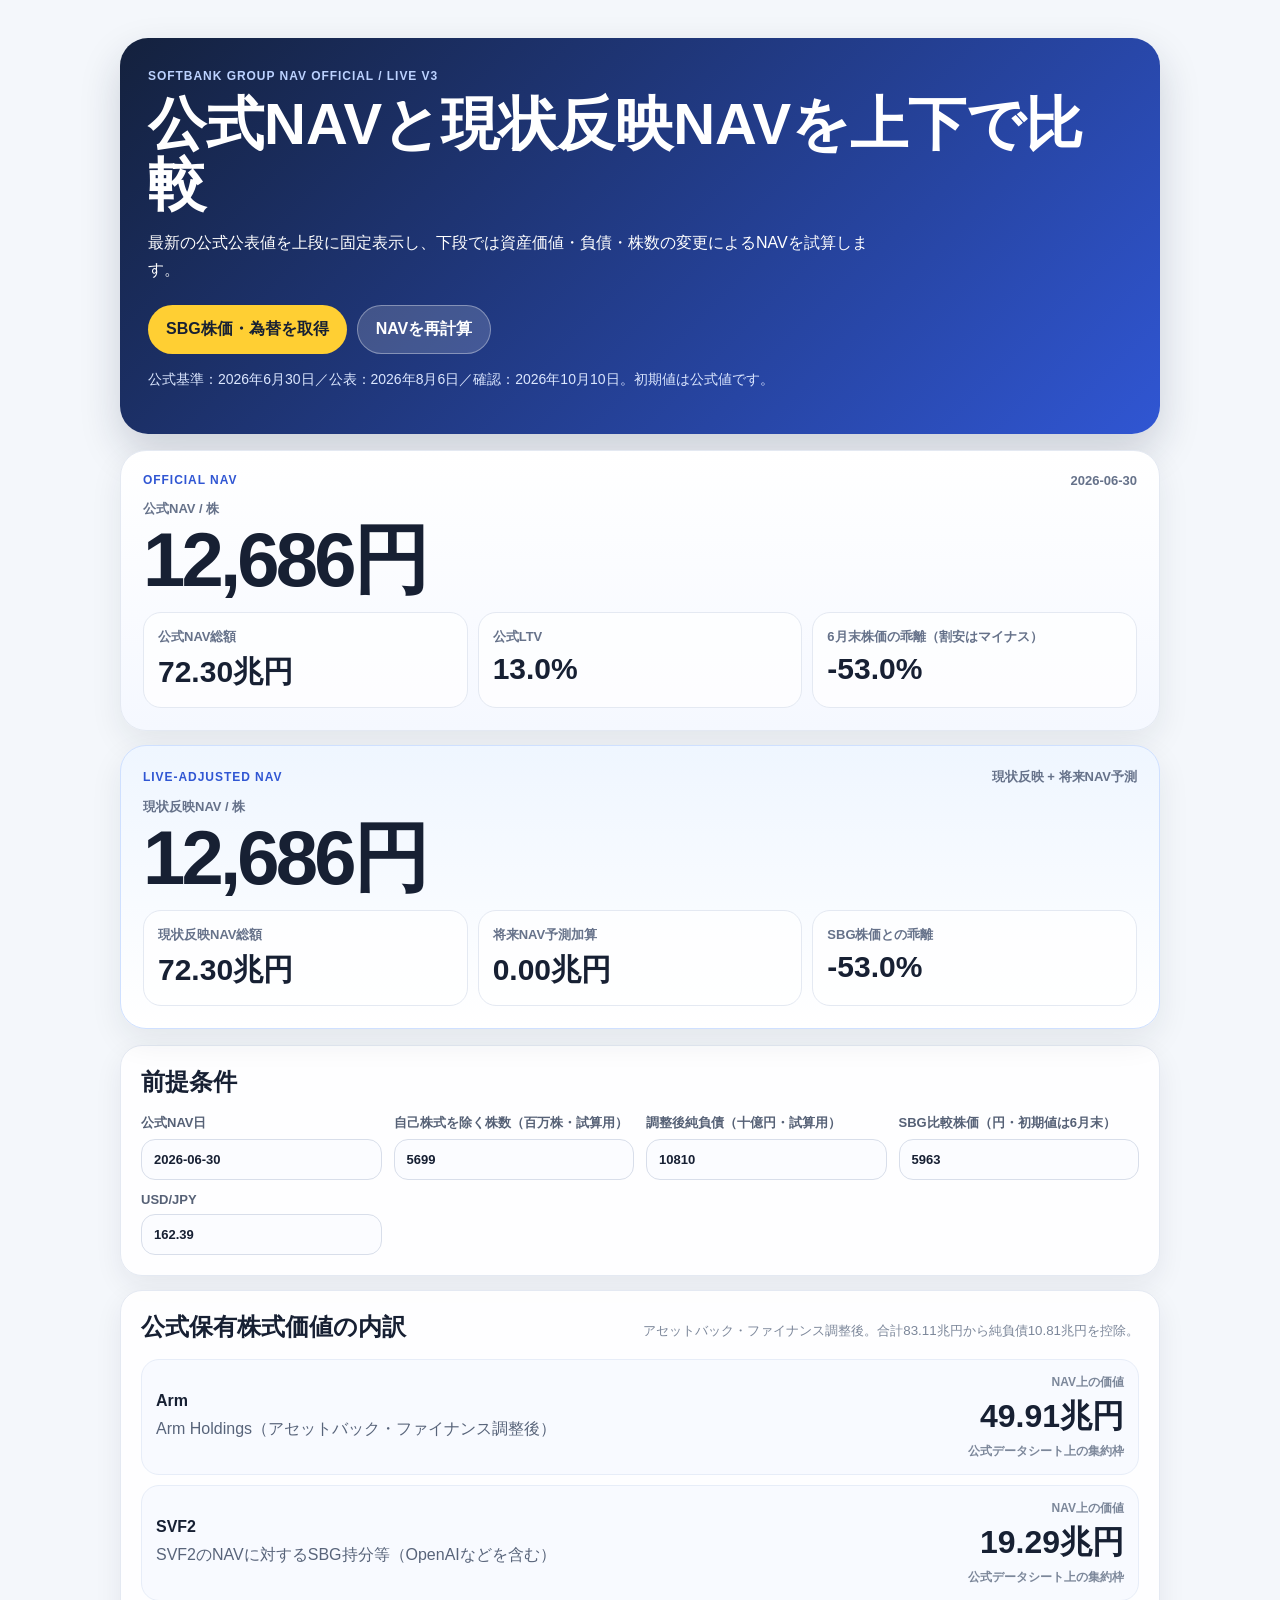
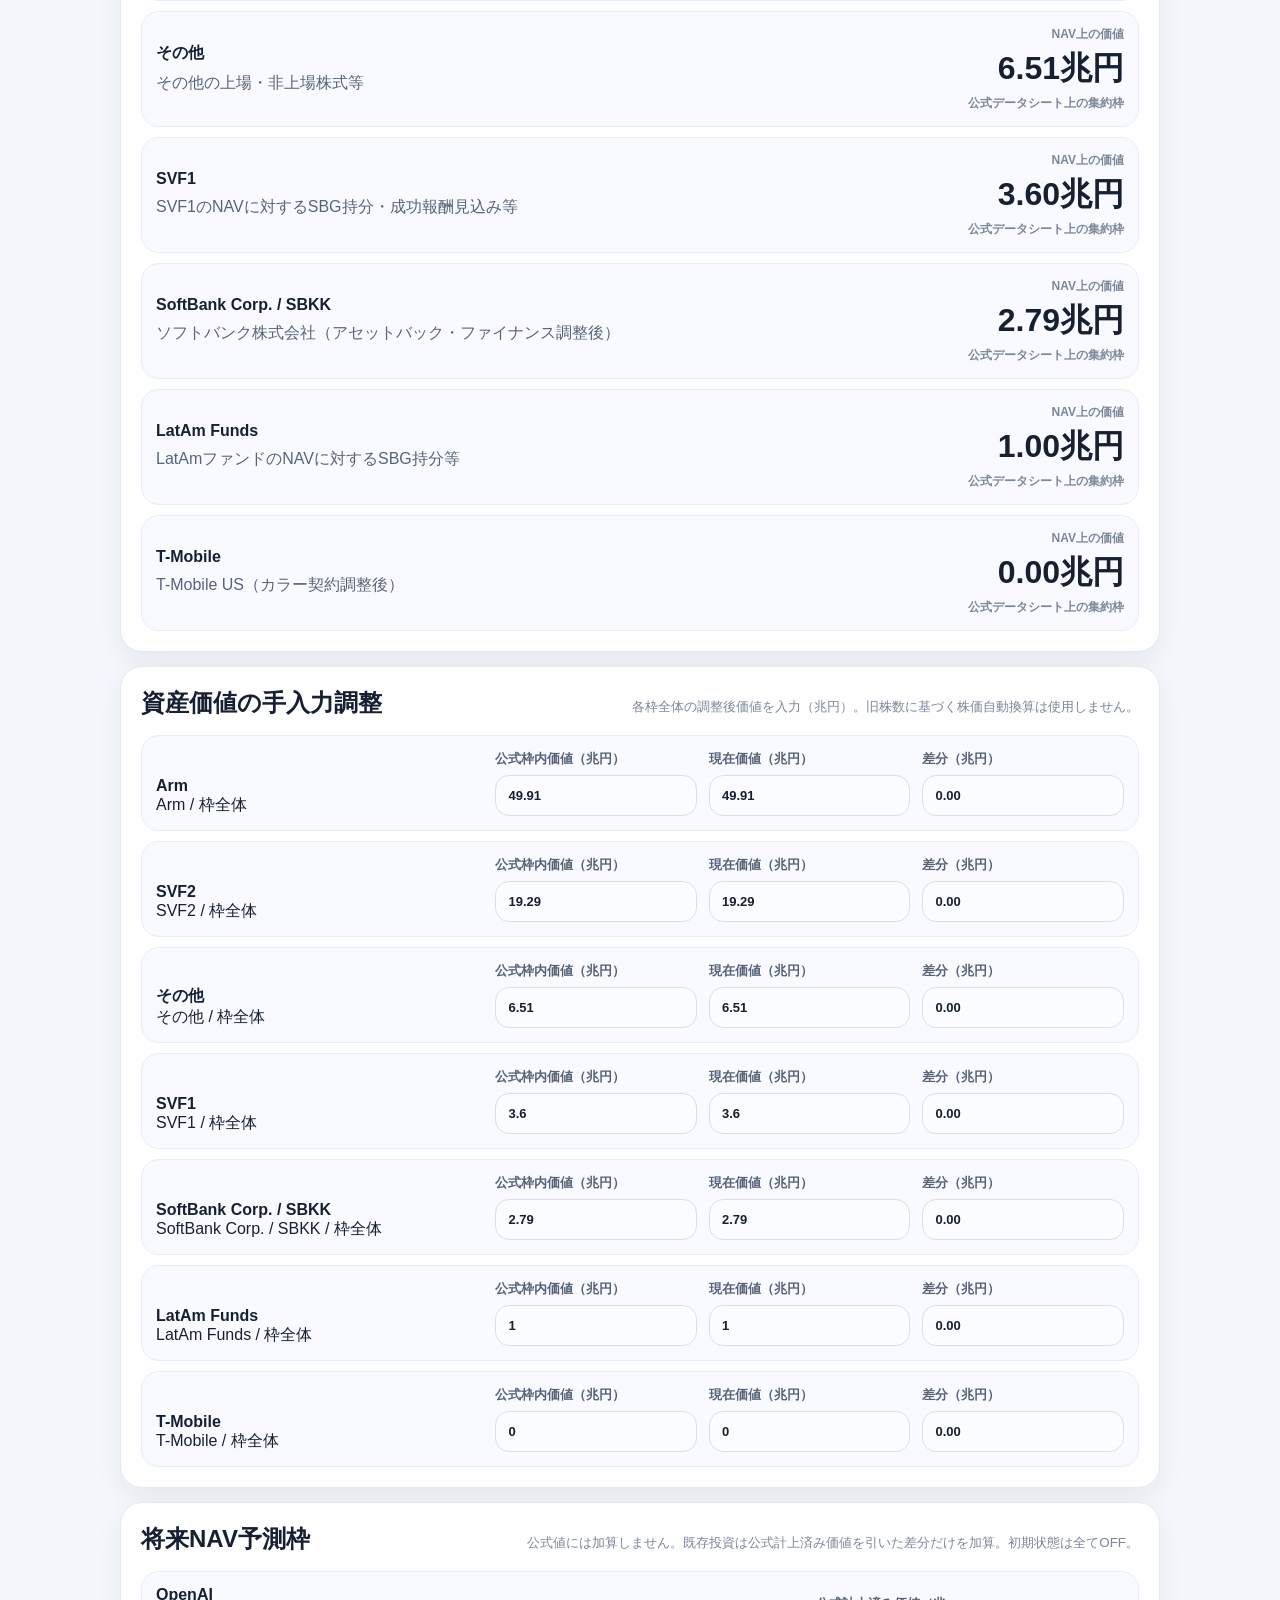
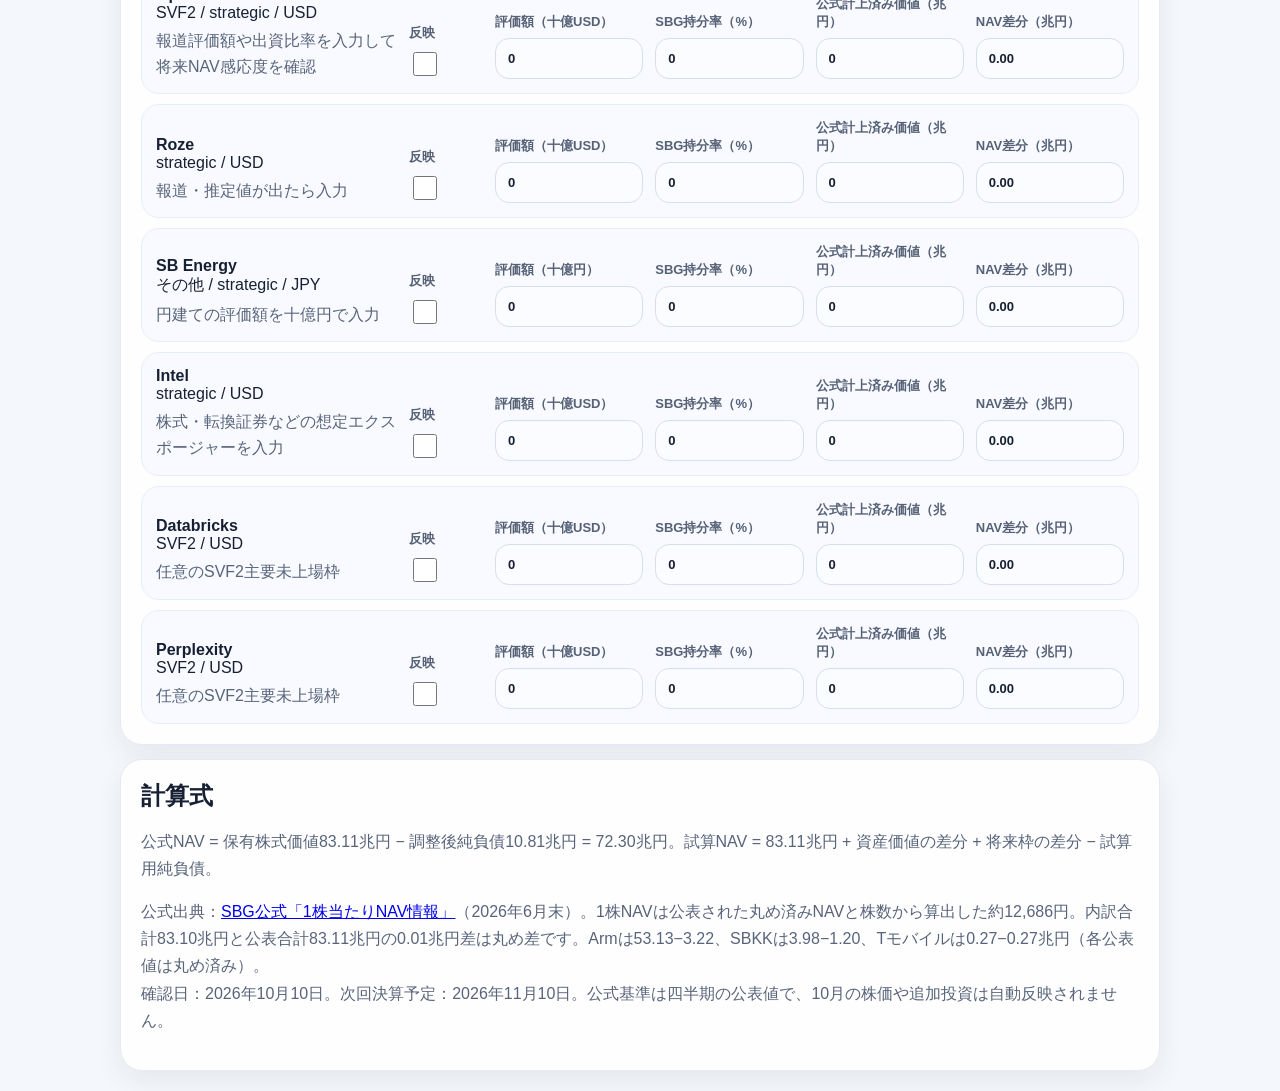
==== commit ca7ff40b: "Update NAV calculator to official June 2026 figures and correct debt deduction" ====
--- a/ideas/sbg-nav-calculator/index.html
+++ b/ideas/sbg-nav-calculator/index.html
@@ -3,7 +3,7 @@
 <head>
   <meta charset="utf-8" />
   <meta name="viewport" content="width=device-width, initial-scale=1" />
-  <title>SBG NAV Official / Live v2</title>
+  <title>SBG NAV Official / Live v3</title>
   <style>
 :root {
   color-scheme: light;
@@ -111,7 +111,7 @@
 .bucket-meta strong { font-size: clamp(22px, 4vw, 32px); }
 .adjustment-row { grid-template-columns: 1.3fr repeat(3, .8fr); align-items: end; }
 .adjustment-row.price-row { grid-template-columns: 1.3fr .7fr .8fr .8fr .8fr; }
-.future-row { grid-template-columns: 1.3fr .4fr .8fr .8fr .8fr; align-items: end; }
+.future-row { grid-template-columns: 1.3fr .4fr .8fr .8fr .8fr .8fr; align-items: end; }
 .future-row label:first-of-type { align-items: center; justify-items: start; }
 input[type="checkbox"] { width: 24px; height: 24px; accent-color: #3056d3; }
 
@@ -129,21 +129,21 @@
 <body>
   <main class="app">
     <section class="hero">
-      <p class="eyebrow">SoftBank Group NAV official / live v2</p>
+      <p class="eyebrow">SoftBank Group NAV official / live v3</p>
       <h1>公式NAVと現状反映NAVを上下で比較</h1>
-      <p>公式NAVを主要枠に分解し、下部では上場株価・手入力調整・将来NAV予測枠を反映したNAVを試算します。</p>
+      <p>最新の公式公表値を上段に固定表示し、下段では資産価値・負債・株数の変更によるNAVを試算します。</p>
       <div class="actions">
-        <button id="fetchPrices">上場株価を取得</button>
+        <button id="fetchPrices">SBG株価・為替を取得</button>
         <button id="recalculate" class="secondary">NAVを再計算</button>
       </div>
-      <p id="status" class="status">official/live v2 初期値を読み込みました。</p>
+      <p id="status" class="status">公式基準：2026年6月30日／公表：2026年8月6日／確認：2026年10月10日。初期値は公式値です。</p>
     </section>
 
     <section class="nav-stack" aria-label="NAV comparison">
       <article class="nav-card official-card">
         <div class="card-heading">
           <p class="eyebrow dark">Official NAV</p>
-          <span id="officialDateLabel">2026-03-31</span>
+          <span id="officialDateLabel">2026-06-30</span>
         </div>
         <div class="main-metric">
           <span>公式NAV / 株</span>
@@ -152,7 +152,7 @@
         <div class="metric-grid">
           <div><span>公式NAV総額</span><strong id="officialNavTotal">--</strong></div>
           <div><span>公式LTV</span><strong id="officialLtv">--</strong></div>
-          <div><span>公式前提の乖離</span><strong id="officialDiscount">--</strong></div>
+          <div><span>6月末株価の乖離（割安はマイナス）</span><strong id="officialDiscount">--</strong></div>
         </div>
       </article>
 
@@ -176,26 +176,26 @@
     <section class="panel">
       <h2>前提条件</h2>
       <div class="grid form-grid">
-        <label>公式NAV日<input id="baseDate" value="2026-03-31"></label>
-        <label>発行済株式数（百万株）<input id="sharesOut" type="number" value="4260"></label>
-        <label>純有利子負債（十億円）<input id="netDebt" type="number" value="6140"></label>
-        <label>SBG現在株価（円）<input id="sbgPrice" type="number" value="3555"></label>
-        <label>USD/JPY<input id="usdJpy" type="number" step="0.01" value="151.00"></label>
+        <label>公式NAV日<input id="baseDate" readonly value="2026-06-30"></label>
+        <label>自己株式を除く株数（百万株・試算用）<input id="sharesOut" type="number" value="5699" min="1"></label>
+        <label>調整後純負債（十億円・試算用）<input id="netDebt" type="number" value="10810"></label>
+        <label>SBG比較株価（円・初期値は6月末）<input id="sbgPrice" type="number" value="5963"></label>
+        <label>USD/JPY<input id="usdJpy" type="number" step="0.01" value="162.39"></label>
       </div>
     </section>
 
     <section class="panel">
       <div class="section-title">
-        <h2>公式NAVに入っている主な枠</h2>
-        <small>SVF1は52件、SVF2は275件、LatAmは84件を全件表示せず、主要枠ごとに集約</small>
+        <h2>公式保有株式価値の内訳</h2>
+        <small>アセットバック・ファイナンス調整後。合計83.11兆円から純負債10.81兆円を控除。</small>
       </div>
       <div id="navBuckets" class="bucket-list"></div>
     </section>
 
     <section class="panel">
       <div class="section-title">
-        <h2>上場株価で現状反映できる項目</h2>
-        <small>取得できない場合は現在価値を手入力してください。価値は兆円。</small>
+        <h2>資産価値の手入力調整</h2>
+        <small>各枠全体の調整後価値を入力（兆円）。旧株数に基づく株価自動換算は使用しません。</small>
       </div>
       <div id="marketAdjustments" class="adjustment-list"></div>
     </section>
@@ -203,45 +203,130 @@
     <section class="panel">
       <div class="section-title">
         <h2>将来NAV予測枠</h2>
-        <small>未上場・報道評価額・戦略投資を、任意で現状反映NAVへ加算</small>
+        <small>公式値には加算しません。既存投資は公式計上済み価値を引いた差分だけを加算。初期状態は全てOFF。</small>
       </div>
       <div id="futureInvestments" class="future-list"></div>
     </section>
 
     <section class="panel note">
       <h2>計算式</h2>
-      <p>公式NAV = Σ（公式NAV枠の価値）。現状反映NAV = 公式NAV + 上場株価で更新した差分 + 将来NAV予測枠の加算。</p>
-      <p>未上場投資の評価額・SBG持分率は手入力のシナリオです。投資判断用ではなく、NAV感応度を素早く見るためのプロトタイプです。</p>
+      <p>公式NAV = 保有株式価値83.11兆円 − 調整後純負債10.81兆円 = 72.30兆円。試算NAV = 83.11兆円 + 資産価値の差分 + 将来枠の差分 − 試算用純負債。</p>
+      <p>公式出典：<a href="https://group.softbank/ir/stock/sotp" target="_blank" rel="noopener">SBG公式「1株当たりNAV情報」</a>（2026年6月末）。1株NAVは公表された丸め済みNAVと株数から算出した約12,686円。内訳合計83.10兆円と公表合計83.11兆円の0.01兆円差は丸め差です。Armは53.13−3.22、SBKKは3.98−1.20、Tモバイルは0.27−0.27兆円（各公表値は丸め済み）。<br>確認日：2026年10月10日。次回決算予定：2026年11月10日。公式基準は四半期の公表値で、10月の株価や追加投資は自動反映されません。</p>
     </section>
   </main>
   <script>
+const official = Object.freeze({ date: '2026-06-30', assets: 83.11, debt: 10.81, shares: 5699, price: 5963, ltv: 13.0 });
 const navBuckets = [
-  { name: 'Arm', officialValue: 19.15, count: 1, examples: 'Arm Holdings' },
-  { name: 'SVF2', officialValue: 17.19, count: 275, examples: 'OpenAI、PayPay、Databricks、Perplexity、Lenskart、Klarna、Revolut、Wayve、Helion、Symbotic、Swiggy、JD Logistics など' },
-  { name: 'その他', officialValue: 4.61, count: null, examples: 'Alibaba など。FY2025 Q2以降のAlibaba保有株式価値は「その他」に含む想定' },
-  { name: 'SVF1', officialValue: 3.38, count: 52, examples: 'ByteDance、Coupang、DiDi、Grab、OYO、Klook、Delhivery、Auto1、Compass、Aurora、Energy Vault など' },
-  { name: 'SoftBank Corp. / SBKK', officialValue: 2.85, count: 1, examples: 'ソフトバンク株式会社' },
-  { name: 'LatAm Funds', officialValue: 1.04, count: 84, examples: 'Nu、Inter、VTEX、Kavak、Rappi、QuintoAndar、Loggi、Bitso、Uala など' },
-  { name: 'T-Mobile', officialValue: 0.05, count: 1, examples: 'T-Mobile US' },
+  {
+    "name": "Arm",
+    "officialValue": 49.91,
+    "count": null,
+    "examples": "Arm Holdings（アセットバック・ファイナンス調整後）"
+  },
+  {
+    "name": "SVF2",
+    "officialValue": 19.29,
+    "count": null,
+    "examples": "SVF2のNAVに対するSBG持分等（OpenAIなどを含む）"
+  },
+  {
+    "name": "その他",
+    "officialValue": 6.51,
+    "count": null,
+    "examples": "その他の上場・非上場株式等"
+  },
+  {
+    "name": "SVF1",
+    "officialValue": 3.6,
+    "count": null,
+    "examples": "SVF1のNAVに対するSBG持分・成功報酬見込み等"
+  },
+  {
+    "name": "SoftBank Corp. / SBKK",
+    "officialValue": 2.79,
+    "count": null,
+    "examples": "ソフトバンク株式会社（アセットバック・ファイナンス調整後）"
+  },
+  {
+    "name": "LatAm Funds",
+    "officialValue": 1,
+    "count": null,
+    "examples": "LatAmファンドのNAVに対するSBG持分等"
+  },
+  {
+    "name": "T-Mobile",
+    "officialValue": 0,
+    "count": null,
+    "examples": "T-Mobile US（カラー契約調整後）"
+  }
 ];
 
 const marketAdjustments = [
-  { name: 'Arm Holdings', bucket: 'Arm', ticker: 'ARM.US', mode: 'price', currency: 'USD', officialValue: 19.15, currentValue: 19.15, currentPrice: 131.00, sharesHeld: 918.8, officialOwnership: 87.1 },
-  { name: 'SoftBank Corp. / SBKK', bucket: 'SoftBank Corp. / SBKK', ticker: '9434.JP', mode: 'price', currency: 'JPY', officialValue: 2.85, currentValue: 2.85, currentPrice: 149.0, sharesHeld: 19148.581, officialOwnership: 40.10 },
-  { name: 'T-Mobile US', bucket: 'T-Mobile', ticker: 'TMUS.US', mode: 'manual', officialValue: 0.05, currentValue: 0.05 },
-  { name: 'Alibaba', bucket: 'その他', ticker: 'BABA.US', mode: 'manual', officialValue: 0.00, currentValue: 0.00 },
-  { name: 'Coupang', bucket: 'SVF1', ticker: 'CPNG.US', mode: 'manual', officialValue: 0.00, currentValue: 0.00 },
-  { name: 'Grab', bucket: 'SVF1', ticker: 'GRAB.US', mode: 'manual', officialValue: 0.00, currentValue: 0.00 },
-  { name: 'Nu Holdings', bucket: 'LatAm Funds', ticker: 'NU.US', mode: 'manual', officialValue: 0.00, currentValue: 0.00 },
+  {
+    "name": "Arm",
+    "bucket": "Arm",
+    "ticker": "枠全体",
+    "mode": "manual",
+    "officialValue": 49.91,
+    "currentValue": 49.91
+  },
+  {
+    "name": "SVF2",
+    "bucket": "SVF2",
+    "ticker": "枠全体",
+    "mode": "manual",
+    "officialValue": 19.29,
+    "currentValue": 19.29
+  },
+  {
+    "name": "その他",
+    "bucket": "その他",
+    "ticker": "枠全体",
+    "mode": "manual",
+    "officialValue": 6.51,
+    "currentValue": 6.51
+  },
+  {
+    "name": "SVF1",
+    "bucket": "SVF1",
+    "ticker": "枠全体",
+    "mode": "manual",
+    "officialValue": 3.6,
+    "currentValue": 3.6
+  },
+  {
+    "name": "SoftBank Corp. / SBKK",
+    "bucket": "SoftBank Corp. / SBKK",
+    "ticker": "枠全体",
+    "mode": "manual",
+    "officialValue": 2.79,
+    "currentValue": 2.79
+  },
+  {
+    "name": "LatAm Funds",
+    "bucket": "LatAm Funds",
+    "ticker": "枠全体",
+    "mode": "manual",
+    "officialValue": 1,
+    "currentValue": 1
+  },
+  {
+    "name": "T-Mobile",
+    "bucket": "T-Mobile",
+    "ticker": "枠全体",
+    "mode": "manual",
+    "officialValue": 0,
+    "currentValue": 0
+  }
 ];
 
 const futureInvestments = [
-  { name: 'OpenAI', bucket: 'SVF2 / strategic', currency: 'USD', reportedValue: 300, ownership: 0, include: true, note: '報道評価額や出資比率を入力して将来NAV感応度を確認' },
-  { name: 'Roze', bucket: 'strategic', currency: 'USD', reportedValue: 0, ownership: 0, include: true, note: '報道・推定値が出たら入力' },
-  { name: 'SB Energy', bucket: 'その他 / strategic', currency: 'JPY', reportedValue: 0, ownership: 0, include: true, note: '円建ての評価額を十億円で入力' },
-  { name: 'Intel', bucket: 'strategic', currency: 'USD', reportedValue: 0, ownership: 0, include: true, note: '株式・転換証券などの想定エクスポージャーを入力' },
-  { name: 'Databricks', bucket: 'SVF2', currency: 'USD', reportedValue: 62, ownership: 0, include: false, note: '任意のSVF2主要未上場枠' },
-  { name: 'Perplexity', bucket: 'SVF2', currency: 'USD', reportedValue: 18, ownership: 0, include: false, note: '任意のSVF2主要未上場枠' },
+  { name: 'OpenAI', bucket: 'SVF2 / strategic', currency: 'USD', reportedValue: 0, ownership: 0, baselineValue: 0, include: false, note: '報道評価額や出資比率を入力して将来NAV感応度を確認' },
+  { name: 'Roze', bucket: 'strategic', currency: 'USD', reportedValue: 0, ownership: 0, baselineValue: 0, include: false, note: '報道・推定値が出たら入力' },
+  { name: 'SB Energy', bucket: 'その他 / strategic', currency: 'JPY', reportedValue: 0, ownership: 0, baselineValue: 0, include: false, note: '円建ての評価額を十億円で入力' },
+  { name: 'Intel', bucket: 'strategic', currency: 'USD', reportedValue: 0, ownership: 0, baselineValue: 0, include: false, note: '株式・転換証券などの想定エクスポージャーを入力' },
+  { name: 'Databricks', bucket: 'SVF2', currency: 'USD', reportedValue: 0, ownership: 0, baselineValue: 0, include: false, note: '任意のSVF2主要未上場枠' },
+  { name: 'Perplexity', bucket: 'SVF2', currency: 'USD', reportedValue: 0, ownership: 0, baselineValue: 0, include: false, note: '任意のSVF2主要未上場枠' },
 ];
 
 const els = {
@@ -322,14 +407,15 @@
       <label>反映<input data-kind="future" data-i="${i}" data-k="include" type="checkbox" ${item.include ? 'checked' : ''}></label>
       <label>評価額（${item.currency === 'USD' ? '十億USD' : '十億円'}）<input data-kind="future" data-i="${i}" data-k="reportedValue" type="number" step="0.1" value="${item.reportedValue}"></label>
       <label>SBG持分率（%）<input data-kind="future" data-i="${i}" data-k="ownership" type="number" step="0.1" value="${item.ownership}"></label>
-      <label>NAV加算（兆円）<input readonly value="${futureValue(item).toFixed(2)}"></label>
+      <label>公式計上済み価値（兆円）<input data-kind="future" data-i="${i}" data-k="baselineValue" type="number" step="0.01" value="${item.baselineValue}"></label>
+      <label>NAV差分（兆円）<input readonly value="${futureValue(item).toFixed(2)}"></label>
     </div>`).join('');
 }
 
 function futureValue(item) {
   if (!item.include) return 0;
   const fx = item.currency === 'USD' ? usdJpy() : 1;
-  return item.reportedValue * (item.ownership / 100) * fx / 1000;
+  return item.reportedValue * (item.ownership / 100) * fx / 1000 - item.baselineValue;
 }
 
 function bindEditableRows() {
@@ -344,24 +430,30 @@
   const list = kind === 'market' ? marketAdjustments : futureInvestments;
   list[Number(i)][k] = event.target.type === 'checkbox' ? event.target.checked : Number(event.target.value);
   recalculate(false);
+  const row = event.target.closest('.adjustment-row, .future-row');
+  if (row) {
+    const output = row.querySelector('label:last-child input');
+    const item = list[Number(i)];
+    if (output) output.value = (kind === 'market' ? marketValue(item) - item.officialValue : futureValue(item)).toFixed(2);
+  }
 }
 
 function recalculate(rerender = true) {
-  const officialNav = navBuckets.reduce((sum, bucket) => sum + bucket.officialValue, 0);
+  const officialNav = official.assets - official.debt;
   const netDebt = Number(input('netDebt').value) / 1000;
   const sharesOut = Number(input('sharesOut').value);
   const sbgPrice = Number(input('sbgPrice').value);
   const marketDelta = marketAdjustments.reduce((sum, item) => sum + marketValue(item) - item.officialValue, 0);
   const futureNav = futureInvestments.reduce((sum, item) => sum + futureValue(item), 0);
-  const liveNav = officialNav + marketDelta + futureNav;
-  const officialNavPerShare = officialNav * 1000 * 1000 / sharesOut;
+  const liveNav = official.assets - netDebt + marketDelta + futureNav;
+  const officialNavPerShare = officialNav * 1000 * 1000 / official.shares;
   const liveNavPerShare = liveNav * 1000 * 1000 / sharesOut;
-  const officialAssetValue = officialNav + netDebt;
-  const officialLtv = netDebt / officialAssetValue * 100;
-  const officialDiscount = (sbgPrice / officialNavPerShare - 1) * 100;
+  const officialAssetValue = official.assets;
+  const officialLtv = official.ltv;
+  const officialDiscount = (official.price / officialNavPerShare - 1) * 100;
   const liveDiscount = (sbgPrice / liveNavPerShare - 1) * 100;
 
-  els.officialDateLabel.textContent = input('baseDate').value;
+  els.officialDateLabel.textContent = official.date;
   els.officialNavPerShare.textContent = `${yen(officialNavPerShare)}円`;
   els.officialNavTotal.textContent = trillion(officialNav);
   els.officialLtv.textContent = pct(officialLtv);
@@ -385,21 +477,19 @@
   const [, row] = text.trim().split('\n');
   const cols = row?.split(',') ?? [];
   const close = Number(cols[6]);
-  if (!Number.isFinite(close)) throw new Error(`${symbol} price unavailable`);
+  if (!response.ok || !Number.isFinite(close) || close <= 0) throw new Error(`${symbol} price unavailable`);
   return close;
 }
 
 async function fetchPrices() {
-  els.status.textContent = '上場株価を取得中...（現在価値は必要に応じて手入力してください）';
-  try {
-    const usd = await fetchStooq('usdjpy');
-    input('usdJpy').value = usd.toFixed(2);
-  } catch { /* keep manual rate */ }
-  const results = await Promise.all(marketAdjustments.map(async item => {
-    try { const price = await fetchStooq(item.ticker); if (item.mode === 'price') item.currentPrice = price; return `${item.ticker}: 価格取得OK`; }
-    catch { return `${item.ticker}: 手入力`; }
+  els.status.textContent = 'SBG株価・為替を取得中（外部参考値）...';
+  const results = await Promise.all([
+    ['usdjpy', 'usdJpy', '為替'], ['9984.JP', 'sbgPrice', 'SBG株価']
+  ].map(async ([symbol, id, label]) => {
+    try { input(id).value = (await fetchStooq(symbol)).toFixed(2); return label + ': 取得済み（最新利用可能な終値）'; }
+    catch { return label + ': 取得不可・入力値を維持'; }
   }));
-  els.status.textContent = `取得完了: ${results.join(' / ')}（兆円ベースの現在価値へ反映する場合は手入力してください）`;
+  els.status.textContent = results.join(' / ') + '。資産価値は手入力で更新してください。';
   recalculate(true);
 }
 
